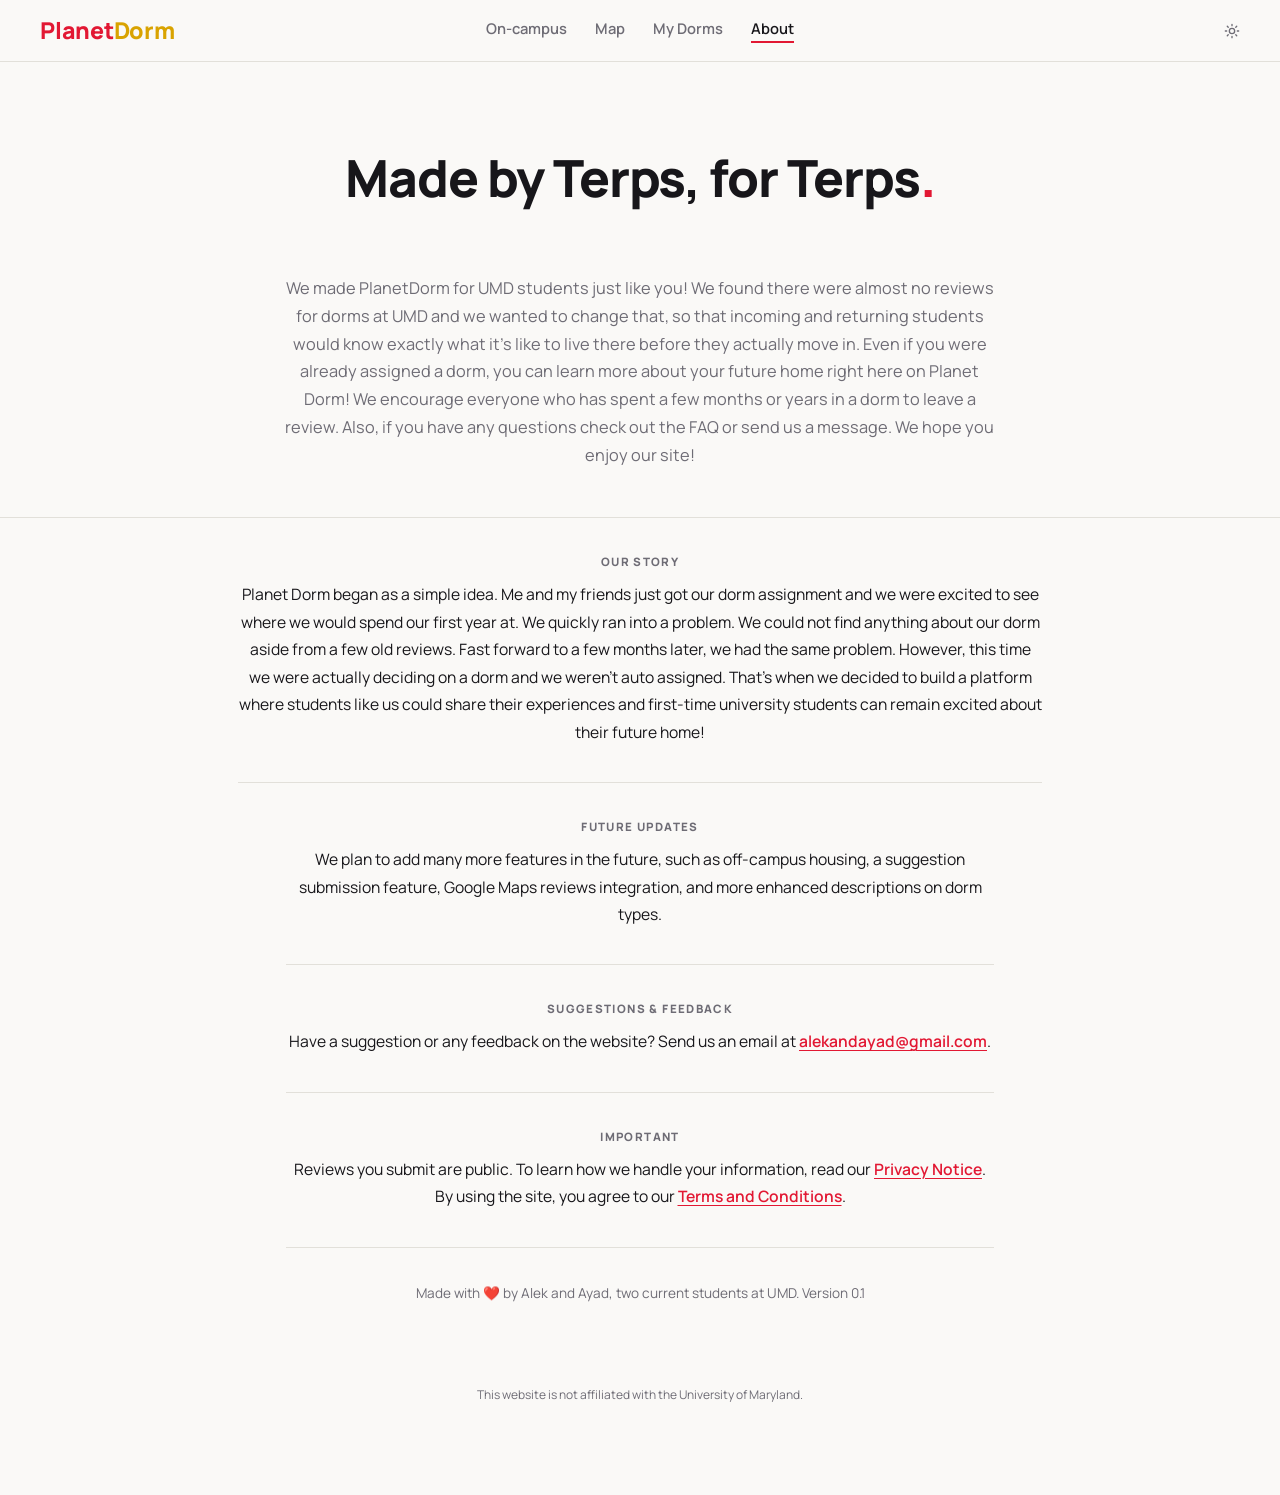
==== about.html @ 541e85c5 "Add saved dorms + My Dorms page, at-a-glance card, dorm search, map improvements - Save halls with h" ====
<!DOCTYPE html>
<html lang="en">
<head>
<meta charset="UTF-8">
<meta name="viewport" content="width=device-width, initial-scale=1.0">
<title>About – PlanetDorm</title>
<link rel="icon" type="image/svg+xml" href="favicon.svg">
<script>
// v2 theme model: light is the default; dark is opt-in via data-theme="dark".
(function(){
  var saved = localStorage.getItem('pd2-theme');
  var dark = saved ? saved === 'dark'
    : window.matchMedia('(prefers-color-scheme: dark)').matches;
  if (dark) document.documentElement.dataset.theme = 'dark';
})();
function toggleTheme(){
  var root = document.documentElement;
  var next = root.dataset.theme === 'dark' ? 'light' : 'dark';
  if (next === 'dark') root.dataset.theme = 'dark';
  else delete root.dataset.theme;
  localStorage.setItem('pd2-theme', next);
}
</script>
<link rel="stylesheet" href="assets/css/styles.css">
<style>
  /* Matches the index hero: same padding, type scale, and hairline border. */
  .about-hero {
    padding: 88px 48px 48px;
    border-bottom: 1px solid var(--line);
    text-align: center;
  }

  .about-hero h1 {
    font-weight: 800;
    font-size: clamp(2.2rem, 4vw, 3.4rem);
    line-height: 1.08;
    letter-spacing: -0.02em;
    margin: 0 auto 70px;
    max-width: 18em;
  }

  .about-hero h1 .dot { color: var(--red); }

  .about-hero p {
    color: var(--dim);
    font-size: 1.02rem;
    line-height: 1.7;
    margin: 0 auto;
    max-width: 44em;
  }

  .about-body {
    padding: 0 48px 64px;
    max-width: 900px;
    margin: 0 auto;
    text-align: center;
  }

  .about-block {
    padding: 36px 0;
    border-bottom: 1px solid var(--line);
  }

  .about-label {
    display: block;
    font-size: 0.72rem;
    font-weight: 800;
    text-transform: uppercase;
    letter-spacing: 0.12em;
    color: var(--dim);
    margin-bottom: 12px;
  }

  .about-block p {
    color: var(--ink);
    font-size: 0.98rem;
    line-height: 1.75;
    margin: 0 auto;
    max-width: 60em;
  }

  .about-block p + p { margin-top: 12px; }

  .about-block a {
    color: var(--red);
    font-weight: 600;
    text-decoration-thickness: 1px;
    text-underline-offset: 3px;
  }

  .about-footer {
    text-align: center;
    color: var(--dim);
    font-size: 0.85rem;
    padding: 36px 24px 0;
  }

  @media (max-width: 768px) {
    .about-hero { padding: 56px 20px 36px; }
    .about-body { padding: 0 20px 48px; }
    .about-block { padding: 28px 0; }
  }
</style>
</head>
<body>

<nav>
  <div class="nav-inner">
    <div class="logo" onclick="location.href='index.html'">Planet<span>Dorm</span></div>
    <div class="nav-links" id="navLinks">
      <button onclick="location.href='index.html'" data-section="home">On-campus</button>
      <button onclick="location.href='index.html#map'" data-section="map">Map</button>
      <button onclick="location.href='my-dorms.html'">My Dorms</button>
      <button class="active" onclick="location.href='about.html'">About</button>
      <button class="nav-theme-toggle" onclick="toggleTheme()" aria-label="Toggle theme">
        <svg class="icon-sun" width="18" height="18" viewBox="0 0 24 24" fill="none" stroke="currentColor" stroke-width="2" stroke-linecap="round"><circle cx="12" cy="12" r="4"/><path d="M12 2v2M12 20v2M4.93 4.93l1.41 1.41M17.66 17.66l1.41 1.41M2 12h2M20 12h2M4.93 19.07l1.41-1.41M17.66 6.34l1.41-1.41"/></svg>
        <svg class="icon-moon" width="18" height="18" viewBox="0 0 24 24" fill="none" stroke="currentColor" stroke-width="2" stroke-linecap="round" stroke-linejoin="round"><path d="M21 12.79A9 9 0 1 1 11.21 3 7 7 0 0 0 21 12.79z"/></svg>
        <span class="label-light">Light mode</span>
        <span class="label-dark">Dark mode</span>
      </button>
    </div>
    <div class="nav-right">
      <button class="theme-toggle" onclick="toggleTheme()" aria-label="Toggle light mode">
        <svg class="icon-sun" width="16" height="16" viewBox="0 0 24 24" fill="none" stroke="currentColor" stroke-width="2" stroke-linecap="round"><circle cx="12" cy="12" r="4"/><path d="M12 2v2M12 20v2M4.93 4.93l1.41 1.41M17.66 17.66l1.41 1.41M2 12h2M20 12h2M4.93 19.07l1.41-1.41M17.66 6.34l1.41-1.41"/></svg>
        <svg class="icon-moon" width="16" height="16" viewBox="0 0 24 24" fill="none" stroke="currentColor" stroke-width="2" stroke-linecap="round" stroke-linejoin="round"><path d="M21 12.79A9 9 0 1 1 11.21 3 7 7 0 0 0 21 12.79z"/></svg>
      </button>
      <button class="nav-toggle" id="navToggle" aria-label="Toggle menu" onclick="document.getElementById('navLinks').classList.toggle('open');this.classList.toggle('open')">
        <span></span><span></span><span></span>
      </button>
    </div>
  </div>
</nav>

<div class="about-hero">
  <h1>Made by Terps, for Terps<span class="dot">.</span></h1>
  <p>We made PlanetDorm for UMD students just like you! We found there were almost no reviews for dorms at UMD
    and we wanted to change that, so that incoming and returning students would know exactly what it's like to
    live there before they actually move in. Even if you were already assigned a dorm, you can learn more about your
  future home right here on Planet Dorm! We encourage everyone who has spent a few months or years in a dorm to leave a review.
Also, if you have any questions check out the FAQ or send us a message. We hope you enjoy our site!</p>
</div>

<div class="about-body">
  <div class="about-block">
    <span class="about-label">Our Story</span>
    <p>Planet Dorm began as a simple idea. Me and my friends just got our dorm assignment and we were excited to see
      where we would spend our first year at. We quickly ran into a problem. We could not find anything about our dorm 
      aside from a few old reviews. Fast forward to a few months later, we had the same problem. However, this time we were
      actually deciding on a dorm and we weren't auto assigned. That's when we decided to build a platform where students like us could share 
      their experiences and first-time university students can remain excited about their future home! 
    </p>
  </div>

  <div class="about-body">
  <div class="about-block">
    <span class="about-label">Future updates</span>
    <p>We plan to add many more features in the future, such as off-campus housing, a suggestion submission
      feature, Google Maps reviews integration, and more enhanced descriptions on dorm types.</p>
  </div>

  <div class="about-block">
    <span class="about-label">Suggestions &amp; feedback</span>
    <p>Have a suggestion or any feedback on the website? Send us an email at
      <a href="mailto:alekandayad@gmail.com">alekandayad@gmail.com</a>.</p>
  </div>

  <div class="about-block">
    <span class="about-label">Important</span>
    <p>Reviews you submit are public. To learn how we handle your information, read our
      <a href="privacy.html">Privacy Notice</a>. By using the site, you agree to our
      <a href="terms.html">Terms and Conditions</a>.</p>
  </div>

  <footer class="about-footer">
    Made with ❤️ by Alek and Ayad, two current students at UMD.
     Version 0.1
  </footer>
</div>

<p class="site-disclaimer">This website is not affiliated with the University of Maryland.</p>

</body>
</html>
---- assets/css/styles.css ----
/* ============================================================= *
 * PlanetDorm v2 — flat / editorial redesign                     *
 * Light is the default theme; dark is opt-in via                *
 * :root[data-theme="dark"].                                      *
 * ============================================================= */

/* Load Manrope from the stylesheet so every page that links it
   (index + about/privacy/terms) gets the font, not just index. */
@import url('https://fonts.googleapis.com/css2?family=Manrope:wght@400;500;600;700;800&display=swap');

:root {
  --red: #E21833;
  --red-dark: #B01228;
  --gold: #cc9b00;
  --logo-gold: #d9a300;
  --bg: #faf9f7;
  --field: #ffffff;
  --ink: #17161a;
  --dim: #6e6c75;
  --line: #e2e0da;
  --hover: rgba(0, 0, 0, 0.04);
  --green: #0e7a52;
  --orange: #c05f00;
  --plat-grad: linear-gradient(110deg, #5d7488 0%, #c9d6e0 25%, #8fa5b5 45%, #52687b 60%, #c9d6e0 80%, #5d7488 100%);

  /* Legacy aliases so the map / lightbox / nav machinery keeps working. */
  --text: var(--ink);
  --text-dim: var(--dim);
  --border: var(--line);
  --surface: var(--field);
  --surface2: var(--field);
  --surface3: #eceae4;
  --nav-bg: var(--bg);
  --blue: #2563eb;

  --font: 'Manrope', sans-serif;
  font-family: var(--font);
  color: var(--ink);
}

:root[data-theme="dark"] {
  --bg: #131215;
  --field: #1b1a1e;
  --ink: #f2f0eb;
  --dim: #97949e;
  --line: #2c2a30;
  --hover: rgba(255, 255, 255, 0.06);
  --green: #4cc492;
  --orange: #e59a4b;
  --gold: #f0c53c;
  --logo-gold: #ffd200;
  --plat-grad: linear-gradient(110deg, #9fb6c9 0%, #ffffff 25%, #cfe2ef 45%, #a7c4d8 60%, #ffffff 80%, #9fb6c9 100%);

  --surface3: #2c2a30;
  --blue: #60A5FA;
}

* {
  margin: 0;
  padding: 0;
  box-sizing: border-box;
  -webkit-tap-highlight-color: transparent;
}

body {
  background: var(--bg);
  color: var(--ink);
  font-family: var(--font);
  -webkit-font-smoothing: antialiased;
}

input, textarea, button {
  font-family: var(--font);
}

input::placeholder, textarea::placeholder {
  color: var(--dim);
}

@keyframes platShine { to { background-position: -200% center; } }

/* ---------------- NAV ---------------- */
nav {
  position: sticky;
  top: 0;
  z-index: 1000;
  background: var(--bg);
  border-bottom: 1px solid var(--line);
  isolation: isolate;
}

.nav-inner {
  display: grid;
  grid-template-columns: 1fr auto 1fr;
  align-items: center;
  gap: 24px;
  padding: 18px 40px;
}

.logo {
  font-size: 1.45rem;
  font-weight: 800;
  letter-spacing: -0.01em;
  color: var(--red);
  cursor: pointer;
  line-height: 1;
}

.logo span { color: var(--logo-gold); }

.nav-right {
  display: flex;
  align-items: center;
  justify-content: flex-end;
  gap: 20px;
}

.nav-links {
  display: flex;
  align-items: center;
  justify-content: center;
  gap: 28px;
}

.nav-links button {
  background: none;
  border: none;
  padding: 0 0 3px;
  font-size: 0.92rem;
  font-weight: 600;
  color: var(--dim);
  cursor: pointer;
  border-bottom: 2px solid transparent;
  transition: color 0.15s;
}

.nav-links button:hover { color: var(--ink); }

.nav-links button.active {
  color: var(--ink);
  border-bottom-color: var(--red);
}

/* Icon theme toggle in the top bar. Both icons stay in the DOM, stacked;
   switching themes rotates/fades one out and the other in. */
.theme-toggle {
  background: none;
  border: none;
  padding: 0;
  position: relative;
  width: 16px;
  height: 16px;
  color: var(--dim);
  cursor: pointer;
  transition: color 0.15s;
}

.theme-toggle:hover { color: var(--ink); }

.theme-toggle svg {
  position: absolute;
  inset: 0;
  transition: transform 0.4s ease, opacity 0.25s ease;
}

.theme-toggle .icon-moon { opacity: 0; transform: rotate(-90deg) scale(0.6); }
:root[data-theme="dark"] .theme-toggle .icon-sun { opacity: 0; transform: rotate(90deg) scale(0.6); }
:root[data-theme="dark"] .theme-toggle .icon-moon { opacity: 1; transform: none; }

/* In-menu theme toggle (mobile only). Both icons share one grid cell so
   they rotate/fade over each other like the top-bar toggle; only the
   label swaps instantly. */
.nav-theme-toggle {
  display: none;
  align-items: center;
  gap: 12px;
  grid-template-columns: 18px 1fr;
}
.nav-theme-toggle svg {
  grid-area: 1 / 1;
  transition: transform 0.4s ease, opacity 0.25s ease;
}
.nav-theme-toggle span { grid-area: 1 / 2; }
.nav-theme-toggle .icon-moon { opacity: 0; transform: rotate(-90deg) scale(0.6); }
:root[data-theme="dark"] .nav-theme-toggle .icon-sun { opacity: 0; transform: rotate(90deg) scale(0.6); }
:root[data-theme="dark"] .nav-theme-toggle .icon-moon { opacity: 1; transform: none; }
.nav-theme-toggle .label-dark { display: none; }
:root[data-theme="dark"] .nav-theme-toggle .label-light { display: none; }
:root[data-theme="dark"] .nav-theme-toggle .label-dark { display: inline; }

/* Hamburger. */
.nav-toggle {
  display: none;
  background: none;
  border: none;
  color: var(--ink);
  cursor: pointer;
  padding: 6px;
  flex-direction: column;
  gap: 5px;
}

.nav-toggle span {
  display: block;
  width: 22px;
  height: 2px;
  background: var(--ink);
  border-radius: 2px;
  transition: transform 0.25s, opacity 0.2s;
  transform-origin: center;
}

.nav-toggle.open span:nth-child(1) { transform: translateY(7px) rotate(45deg); }
.nav-toggle.open span:nth-child(2) { opacity: 0; }
.nav-toggle.open span:nth-child(3) { transform: translateY(-7px) rotate(-45deg); }

/* ---------------- HERO ---------------- */
.hero {
  width: 100%;
  padding: 88px 48px 56px;
  border-bottom: 1px solid var(--line);
  position: relative;
  overflow: hidden;
}

.hero::before {
  content: '';
  position: absolute;
  inset: 0;
  background-image: url("../img/flag-800.png");
  background-size: cover;
  background-position: center;
  filter: blur(6px);
  opacity: 0.28;
  transform: scale(1.05);
  z-index: 0;
}

:root[data-theme="dark"] .hero::before { opacity: 0.45; }

.hero > * {
  position: relative;
  z-index: 1;
}

.hero h1 {
  font-weight: 800;
  font-size: clamp(2.4rem, 4.5vw, 3.8rem);
  line-height: 1.08;
  letter-spacing: -0.02em;
  margin: 0 0 14px;
  max-width: 16em;
}

.hero h1 .dot { color: var(--red); }

.hero p {
  color: var(--dim);
  font-size: 1.02rem;
  margin: 0 0 40px;
  max-width: 34em;
}

/* Collapsed to the width of the text at rest; grows to fill the hero
   on focus (like the dorm-page search). */
.hero-search {
  width: 400px;
  max-width: 100%;
  background: none;
  border: none;
  border-bottom: 2px solid var(--ink);
  color: var(--ink);
  padding: 10px 0;
  font-size: 1.15rem;
  font-weight: 500;
  outline: none;
  transition: width 0.35s ease, border-color 0.15s;
}

.hero-search:focus { border-bottom-color: var(--red); }
/* Stay expanded while typing and whenever text remains in the field
   (.has-text is toggled in script.js; :placeholder-shown is unreliable
   here because the typewriter placeholder empties out each cycle). */
.hero-search:focus, .hero-search.has-text { width: 100%; }

@media (max-width: 768px) {
  .hero-search { width: 100%; }
}

/* ---------------- SECTIONS ---------------- */
.section {
  display: none;
  width: 100%;
  padding: 0 48px;
}

.section.active { display: block; }

#section-map.section { padding: 0; }

/* ---------------- FILTER BAND ---------------- */
.filter-band {
  width: 100%;
}

.filter-toggle {
  display: flex;
  align-items: center;
  gap: 8px;
  background: none;
  border: none;
  padding: 4px 0;
  cursor: pointer;
  color: var(--red);
  font-size: 0.82rem;
  font-weight: 800;
  text-transform: uppercase;
  letter-spacing: 0.12em;
}

@media (hover: hover) {
  .filter-toggle:hover { text-decoration: underline; text-underline-offset: 3px; }
}

.filter-row-left {
  display: flex;
  flex-direction: column;
  align-items: flex-start;
  gap: 6px;
}

.filter-toggle svg { transition: transform 0.3s ease; }
.filter-toggle.open svg { transform: rotate(180deg); }

.filter-band-body {
  display: grid;
  grid-template-rows: 0fr;
  transition: grid-template-rows 0.35s ease;
}

.filter-band.open .filter-band-body { grid-template-rows: 1fr; }

.filter-band-inner {
  overflow: hidden;
  min-height: 0;
  display: flex;
  flex-direction: column;
  gap: 12px;
  opacity: 0;
  transform: translateY(-8px);
  /* Padding lives only in the open state: it can't shrink with the 0fr
     row, so it would hold the collapsed band ~34px open. */
  transition: opacity 0.25s ease, transform 0.35s ease, padding 0.35s ease;
}

.filter-band.open .filter-band-inner {
  opacity: 1;
  transform: none;
  padding: 14px 8px 20px;
}

.filter-line {
  display: flex;
  align-items: center;
  gap: 10px 22px;
  flex-wrap: wrap;
}

.filter-label {
  font-size: 0.72rem;
  font-weight: 800;
  text-transform: uppercase;
  letter-spacing: 0.12em;
  color: var(--dim);
  width: 90px;
  flex-shrink: 0;
}

.chip-group {
  display: flex;
  align-items: center;
  gap: 10px;
  flex-wrap: wrap;
}

.chip {
  border: 1px solid var(--line);
  background: none;
  color: var(--dim);
  border-radius: 999px;
  padding: 6px 14px;
  font-size: 0.82rem;
  font-weight: 600;
  cursor: pointer;
  transition: border-color 0.15s, background 0.15s, color 0.15s;
}

.chip:hover { border-color: var(--ink); }

.chip.active {
  background: var(--ink);
  color: var(--bg);
  border-color: var(--ink);
}

.clear-all {
  border: none;
  background: none;
  color: var(--red);
  font-size: 0.82rem;
  font-weight: 700;
  cursor: pointer;
  padding: 6px 4px;
  text-decoration: underline;
}

/* ---------------- COUNT + SORT ---------------- */
/* 8px side padding matches .dorm-row so the toggle lines up with the
   thumbnails and the sort options with the ratings column. */
.count-sort-row {
  display: flex;
  align-items: baseline;
  justify-content: space-between;
  gap: 16px;
  flex-wrap: wrap;
  padding: 24px 8px 8px;
}

.count-label {
  font-size: 0.88rem;
  color: var(--dim);
  font-weight: 600;
  /* Only shown while the filter band is expanded. */
  display: none;
}

.filter-toggle.open + .count-label { display: inline; }

.sort-row {
  display: flex;
  align-items: baseline;
  gap: 14px;
}

.sort-tag {
  font-size: 0.72rem;
  font-weight: 800;
  text-transform: uppercase;
  letter-spacing: 0.12em;
  color: var(--dim);
}

.sort-opt {
  background: none;
  border: none;
  padding: 0 0 2px;
  font-size: 0.85rem;
  font-weight: 600;
  color: var(--dim);
  cursor: pointer;
  border-bottom: 2px solid transparent;
  transition: color 0.15s;
}

.sort-opt:hover { color: var(--ink); }

.sort-opt.active {
  color: var(--ink);
  border-bottom-color: var(--red);
}

/* Mobile-only replacement for the sort text buttons. */
.sort-select {
  display: none;
  appearance: none;
  -webkit-appearance: none;
  border: 1px solid var(--line);
  background: none;
  color: var(--ink);
  border-radius: 999px;
  padding: 6px 30px 6px 14px;
  font: inherit;
  font-size: 0.82rem;
  font-weight: 600;
  cursor: pointer;
  background-image: url("data:image/svg+xml,%3Csvg xmlns='http://www.w3.org/2000/svg' width='12' height='12' viewBox='0 0 24 24' fill='none' stroke='%23888' stroke-width='2.5' stroke-linecap='round' stroke-linejoin='round'%3E%3Cpath d='M6 9l6 6 6-6'/%3E%3C/svg%3E");
  background-repeat: no-repeat;
  background-position: right 12px center;
}

/* ---------------- DIRECTORY LIST ---------------- */
.dorm-list {
  display: flex;
  flex-direction: column;
  padding-bottom: 80px;
}

.dorm-row {
  display: grid;
  grid-template-columns: 104px 1fr auto auto;
  gap: 24px;
  align-items: center;
  padding: 20px 8px;
  border-bottom: 1px solid var(--line);
  cursor: pointer;
  transition: background 0.15s;
}

.dorm-row:hover { background: var(--hover); }

/* Heart button for saving halls (browse rows + detail header). */
.save-btn {
  background: none;
  border: none;
  padding: 8px;
  display: flex;
  align-items: center;
  color: var(--dim);
  cursor: pointer;
  transition: color 0.15s, transform 0.15s;
}
.save-btn svg { fill: none; }
.save-btn:hover { color: var(--red); transform: scale(1.1); }
.save-btn.saved { color: var(--red); }
.save-btn.saved svg { fill: currentColor; }

.dorm-row .thumb {
  width: 104px;
  height: 72px;
  background-size: cover;
  background-position: center;
  background-color: var(--line);
}

.dorm-row .row-body { min-width: 0; }

.dorm-row .row-body h3 {
  font-weight: 700;
  font-size: 1.1rem;
  margin: 0 0 3px;
}

.dorm-row .row-meta {
  font-size: 0.85rem;
  color: var(--dim);
}

.dorm-row .row-rating {
  text-align: right;
  flex-shrink: 0;
}

.dorm-row .row-rating .num {
  font-size: 1.15rem;
  font-weight: 800;
}

.dorm-row .row-rating .cnt {
  font-size: 0.78rem;
  color: var(--dim);
}

.no-results {
  color: var(--dim);
  padding: 40px 8px;
  font-size: 0.95rem;
}

/* Rating tier colours (shared everywhere). */
.rating-red { color: var(--red); }
.rating-orange { color: var(--orange); }
.rating-gold { color: var(--gold); }
.rating-dim { color: var(--dim); }
.rating-plat {
  color: transparent;
  background-image: var(--plat-grad);
  background-size: 200% auto;
  -webkit-background-clip: text;
  background-clip: text;
  -webkit-text-fill-color: transparent;
  animation: platShine 2.5s linear infinite;
}
.stars-empty { color: var(--line); }

/* ---------------- LOADING ---------------- */
.reviews-loading {
  display: none;
  align-items: center;
  justify-content: center;
  padding: 40px;
}
.reviews-loading.visible { display: flex; }
.reviews-loading-icon { width: 56px; height: 48px; }

/* ---------------- DETAIL VIEW ---------------- */
.detail-view { display: none; }
.detail-view.active { display: block; }

#section-detail { padding: 32px 48px 80px; }

.detail-back {
  background: none;
  border: 1px solid var(--line);
  border-radius: 999px;
  padding: 9px 20px;
  color: var(--dim);
  font-size: 0.85rem;
  font-weight: 600;
  letter-spacing: 0.02em;
  cursor: pointer;
  margin-bottom: 32px;
  transition: border-color 0.15s, color 0.15s, background 0.15s;
}

.detail-back:hover {
  border-color: var(--ink);
  color: var(--ink);
  background: var(--hover);
}

.detail-grid {
  display: grid;
  grid-template-columns: 320px 1fr;
  gap: 40px;
  align-items: start;
}

/* Left rail. */
.detail-rail {
  position: sticky;
  top: 88px;
  border: 1px solid var(--line);
  background: var(--field);
  border-radius: 12px;
  padding: 20px;
}

.rail-photo {
  height: 160px;
  border-radius: 8px;
  background-color: var(--line);
  background-size: cover;
  background-position: center;
  cursor: pointer;
  margin-bottom: 16px;
}

.rail-name {
  font-weight: 800;
  font-size: 1.35rem;
  letter-spacing: -0.01em;
  line-height: 1.2;
  margin: 0 0 4px;
}

.rail-meta {
  color: var(--dim);
  font-size: 0.8rem;
  margin-bottom: 16px;
}

.rail-map {
  border: 1px solid var(--line);
  border-radius: 8px;
  height: 150px;
  overflow: hidden;
  margin-bottom: 16px;
  isolation: isolate;
}

.rail-map #detailMapFrame { width: 100%; height: 100%; }

.rating-box {
  display: flex;
  align-items: baseline;
  gap: 12px;
  background: var(--bg);
  border: 1px solid var(--line);
  border-radius: 10px;
  padding: 14px 16px;
  margin-bottom: 14px;
}

.rating-box .big {
  font-weight: 800;
  font-size: 2.2rem;
  letter-spacing: -0.02em;
  line-height: 1;
}

.rating-box .stars {
  letter-spacing: 1px;
  font-size: 0.85rem;
}

.rating-box .count {
  font-size: 0.75rem;
  color: var(--dim);
  margin-top: 1px;
}

.hist {
  display: flex;
  flex-direction: column;
  gap: 5px;
  margin-bottom: 16px;
}

.hist-row {
  display: grid;
  grid-template-columns: 10px 1fr 18px;
  gap: 8px;
  align-items: center;
}

.hist-row .h-label {
  font-size: 0.72rem;
  font-weight: 700;
  color: var(--dim);
  text-align: right;
}

.hist-row .h-track {
  height: 6px;
  border-radius: 3px;
  background: var(--hover);
  position: relative;
  overflow: hidden;
}

.hist-row .h-fill {
  position: absolute;
  inset: 0 auto 0 0;
  background: var(--logo-gold);
}

.hist-row .h-count {
  font-size: 0.72rem;
  font-weight: 600;
  color: var(--dim);
}

.checklist {
  display: flex;
  flex-direction: column;
  gap: 8px;
  font-size: 0.85rem;
  border-top: 1px solid var(--line);
  padding-top: 14px;
  margin-bottom: 18px;
}

.checklist-row {
  display: flex;
  justify-content: space-between;
  gap: 14px;
  align-items: baseline;
}

.checklist-row .c-label { color: var(--ink); flex-shrink: 0; }
.checklist-row .c-value { font-weight: 700; text-align: right; }

.write-review-btn {
  width: 100%;
  padding: 13px;
  background: var(--red);
  color: #ffffff;
  border: none;
  border-radius: 8px;
  font-weight: 700;
  font-size: 0.9rem;
  cursor: pointer;
  transition: background 0.2s;
}

.write-review-btn:hover { background: var(--red-dark); }

.umd-link-wrap { text-align: center; margin-top: 12px; }

.umd-link {
  font-size: 0.85rem;
  font-weight: 600;
  color: var(--dim);
  text-decoration: underline;
  transition: color 0.15s;
}

.umd-link:hover { color: var(--red); }

/* Right column. */
.detail-main { min-width: 0; }

.quick-strip {
  background: var(--field);
  border: 1px solid var(--line);
  border-radius: 10px;
  padding: 16px 18px;
  margin-bottom: 20px;
}

.quick-strip-row {
  display: flex;
  align-items: center;
  gap: 14px;
  flex-wrap: wrap;
}

.star-picker {
  display: flex;
  gap: 2px;
}

.star-picker span {
  font-size: 1.4rem;
  line-height: 1;
  cursor: pointer;
  color: var(--line);
  transition: color 0.15s;
}

.year-chips {
  display: flex;
  gap: 6px;
  flex-wrap: wrap;
}

.year-chip {
  font-size: 0.72rem;
  font-weight: 700;
  padding: 6px 11px;
  border-radius: 999px;
  cursor: pointer;
  background: var(--field);
  border: 1px solid var(--line);
  color: var(--dim);
  transition: border-color 0.15s, background 0.15s, color 0.15s;
}

.year-chip:hover { border-color: var(--ink); }

.year-chip.active {
  background: var(--ink);
  border-color: var(--ink);
  color: var(--bg);
}

.quick-input {
  flex: 1;
  min-width: 220px;
  background: var(--bg);
  border: 1px solid var(--line);
  border-radius: 8px;
  color: var(--ink);
  padding: 10px 14px;
  font-size: 0.85rem;
  font-weight: 500;
  outline: none;
  transition: border-color 0.15s;
}

.quick-input:focus { border-color: var(--red); }

.quick-post-btn {
  background: var(--logo-gold);
  border: none;
  color: #17161a;
  font-weight: 800;
  font-size: 0.8rem;
  padding: 10px 18px;
  border-radius: 8px;
  cursor: pointer;
  transition: background 0.2s, color 0.2s;
}

.quick-post-btn:hover { background: var(--red); color: #ffffff; }

.quick-caption {
  font-size: 0.72rem;
  color: var(--dim);
  margin-top: 10px;
}

.quick-caption strong { color: var(--ink); }

.reviews-head {
  display: flex;
  align-items: center;
  justify-content: space-between;
  gap: 16px;
  margin-bottom: 14px;
}

.reviews-head h3 {
  font-weight: 800;
  font-size: 1rem;
  letter-spacing: -0.01em;
  margin: 0;
}

.rev-sort { display: flex; gap: 6px; }

.rev-sort button {
  font-size: 0.72rem;
  font-weight: 700;
  padding: 5px 10px;
  border-radius: 6px;
  border: none;
  background: none;
  color: var(--dim);
  cursor: pointer;
  transition: color 0.15s, background 0.15s;
}

.rev-sort button:hover { color: var(--ink); }

.rev-sort button.active {
  background: var(--ink);
  color: var(--bg);
}

.reviews-list {
  display: flex;
  flex-direction: column;
  gap: 10px;
}

.no-reviews { color: var(--dim); padding: 16px 0; }

.review-row {
  display: flex;
  gap: 14px;
  background: var(--field);
  border: 1px solid var(--line);
  border-radius: 10px;
  padding: 16px 18px;
}

.review-row .avatar {
  width: 36px;
  height: 36px;
  border-radius: 50%;
  color: #ffffff;
  display: flex;
  align-items: center;
  justify-content: center;
  font-weight: 800;
  font-size: 0.85rem;
  flex-shrink: 0;
}

.review-row .rev-content { flex: 1; min-width: 0; }

.review-row .rev-top {
  display: flex;
  align-items: baseline;
  gap: 10px;
  flex-wrap: wrap;
  margin-bottom: 4px;
}

.review-row .rev-name { font-weight: 700; font-size: 0.88rem; }
.review-row .rev-stars { letter-spacing: 1px; font-size: 0.78rem; white-space: nowrap; }
.review-row .rev-date {
  font-size: 0.75rem;
  color: var(--dim);
  margin-left: auto;
  white-space: nowrap;
}

.review-row .rev-body {
  margin: 0;
  font-size: 0.9rem;
  line-height: 1.6;
  color: var(--ink);
}

/* Full review form. */
.full-form { padding: 48px 0 0; max-width: 600px; }

.full-form h3 {
  font-weight: 800;
  font-size: 1.5rem;
  letter-spacing: -0.01em;
  margin: 0 0 28px;
}

.form-label {
  display: block;
  font-size: 0.78rem;
  font-weight: 800;
  text-transform: uppercase;
  letter-spacing: 0.12em;
  margin: 0 0 8px;
  color: var(--dim);
}

.full-form input[type="text"] {
  width: 100%;
  background: var(--field);
  border: 1px solid var(--line);
  color: var(--ink);
  padding: 12px 14px;
  font-size: 1rem;
  font-weight: 500;
  margin-bottom: 24px;
  outline: none;
  transition: border-color 0.15s;
}

.full-form input[type="text"]:focus { border-color: var(--red); }

.form-star-picker {
  display: flex;
  gap: 6px;
  margin-bottom: 24px;
}

.form-star-picker span {
  font-size: 2.1rem;
  line-height: 1;
  cursor: pointer;
  color: var(--line);
  transition: color 0.15s;
}

.year-grid {
  display: grid;
  grid-template-columns: repeat(4, 1fr);
  gap: 8px;
  margin-bottom: 24px;
}

.year-grid button {
  padding: 10px 4px;
  font-weight: 600;
  font-size: 0.9rem;
  cursor: pointer;
  text-align: center;
  background: var(--field);
  border: 1px solid var(--line);
  color: var(--dim);
  transition: border-color 0.15s, background 0.15s, color 0.15s;
}

.year-grid button:hover { border-color: var(--ink); }

.year-grid button.active {
  background: var(--ink);
  border-color: var(--ink);
  color: var(--bg);
}

.full-form textarea {
  width: 100%;
  height: 130px;
  resize: vertical;
  background: var(--field);
  border: 1px solid var(--line);
  color: var(--ink);
  padding: 12px 14px;
  font-size: 1rem;
  font-weight: 500;
  outline: none;
  transition: border-color 0.15s;
}

.full-form textarea:focus { border-color: var(--red); }

.char-count {
  display: block;
  text-align: right;
  font-size: 0.8rem;
  color: var(--dim);
  margin: 4px 0 24px;
}

.captcha-wrap { margin-bottom: 28px; }

.form-btn-row { display: flex; gap: 12px; }

.form-btn-row button {
  flex: 1;
  padding: 14px;
  font-weight: 700;
  font-size: 0.95rem;
  cursor: pointer;
  transition: 0.2s;
}

.form-btn-row .cancel-btn {
  border: 1px solid var(--line);
  background: none;
  color: var(--dim);
}

.form-btn-row .cancel-btn:hover { color: var(--ink); border-color: var(--ink); }

.form-btn-row .submit-btn {
  border: none;
  background: var(--red);
  color: #ffffff;
}

.form-btn-row .submit-btn:hover { background: var(--red-dark); }

/* ---------------- DISCLAIMER ---------------- */
.site-disclaimer {
  text-align: center;
  font-size: 0.75rem;
  color: var(--dim);
  margin: 0;
  padding: 20px 24px 28px;
}

/* ---------------- TOAST ---------------- */
.toast {
  position: fixed;
  bottom: 32px;
  left: 50%;
  transform: translateX(-50%) translateY(20px);
  background: var(--ink);
  color: var(--bg);
  padding: 14px 22px;
  font-size: 0.92rem;
  font-weight: 600;
  z-index: 9999;
  white-space: nowrap;
  opacity: 0;
  pointer-events: none;
  transition: opacity 0.25s ease, transform 0.25s ease;
}

.toast.show {
  opacity: 1;
  transform: translateX(-50%) translateY(0);
}

.toast.toast-error { color: #ff9aa6; }

/* ---------------- LIGHTBOX ---------------- */
.lightbox {
  display: none;
  position: fixed;
  inset: 0;
  background: rgba(0, 0, 0, 0.92);
  z-index: 3000;
  justify-content: center;
  align-items: center;
}

.lightbox.active { display: flex; }

.lightbox img {
  max-width: 90%;
  max-height: 85vh;
  object-fit: contain;
}

.lightbox-close {
  position: absolute;
  top: 20px;
  right: 24px;
  background: none;
  border: none;
  color: #ffffff;
  font-size: 2rem;
  cursor: pointer;
}

/* ============================================================= *
 * MAP VIEW (real MapLibre map — production replacement for the  *
 * prototype's placeholder). Re-themed onto v2 tokens.           *
 * ============================================================= */
.map-split {
  display: flex;
  height: calc(100dvh - 62px);
  border-top: 1px solid var(--line);
  position: relative;
}

.map-sidebar {
  width: 420px;
  flex: none;
  display: flex;
  flex-direction: column;
  background: var(--bg);
  border-right: 1px solid var(--line);
  overflow: hidden;
  transition: width 0.28s ease, opacity 0.2s ease;
}

.map-split.sidebar-collapsed .map-sidebar {
  width: 0;
  opacity: 0;
  border-right: none;
}

.map-sidebar-head {
  padding: 20px 22px 14px;
  border-bottom: 1px solid var(--line);
  flex: none;
}

.map-sidebar-head h2 {
  font-weight: 800;
  letter-spacing: -0.02em;
  color: var(--ink);
  font-size: 1.7rem;
  margin: 0 0 14px;
  white-space: nowrap;
}

.map-sidebar-head h2 .dot { color: var(--red); }

.map-search {
  display: flex;
  align-items: center;
  gap: 9px;
  padding: 10px 13px;
  background: var(--field);
  border: 1px solid var(--line);
  border-radius: 10px;
  color: var(--dim);
}

.map-search input {
  border: none;
  background: transparent;
  outline: none;
  color: var(--ink);
  font: inherit;
  font-size: 0.92rem;
  width: 100%;
}

.map-result-count {
  margin: 12px 0 0;
  font-size: 0.82rem;
  color: var(--dim);
}

.map-result-count strong { color: var(--ink); }

.map-sidebar-list {
  flex: 1;
  overflow-y: auto;
  padding: 14px 16px 24px;
  display: flex;
  flex-direction: column;
  gap: 12px;
  scrollbar-width: thin;
  scrollbar-color: var(--surface3) transparent;
  /* Keep touch scrolling inside the list: without this, hitting the top or
     bottom chains the scroll to the page and drags the map view with it. */
  overscroll-behavior: contain;
  touch-action: pan-y;
}
.map-sidebar-list::-webkit-scrollbar { width: 6px; }
.map-sidebar-list::-webkit-scrollbar-track { background: transparent; }
.map-sidebar-list::-webkit-scrollbar-thumb { background: var(--surface3); border-radius: 999px; }
.map-sidebar-list::-webkit-scrollbar-thumb:hover { background: var(--dim); }

/* Sidebar dorm cards (map only). */
.map-card {
  flex: none;
  display: grid;
  grid-template-columns: 88px 1fr;
  gap: 14px;
  align-items: center;
  background: var(--field);
  border: 1px solid var(--line);
  border-radius: 10px;
  padding: 12px;
  cursor: pointer;
  scroll-margin-top: 14px;
  transition: border-color 0.15s, box-shadow 0.15s, transform 0.15s;
}

.map-card .map-card-img {
  width: 88px;
  height: 62px;
  border-radius: 6px;
  background-size: cover;
  background-position: center;
  background-color: var(--line);
}

.map-card h3 { font-size: 0.98rem; font-weight: 700; margin: 0 0 3px; }
.map-card .map-card-meta { font-size: 0.76rem; color: var(--dim); }
.map-card .map-card-rating { font-size: 0.8rem; font-weight: 800; margin-top: 4px; }

.map-card.marker-active,
.map-card.marker-selected {
  border-color: var(--logo-gold);
  box-shadow: 0 0 0 2px color-mix(in srgb, var(--logo-gold) 55%, transparent);
  transform: translateY(-2px);
}

/* Open button: only visible on the selected card. */
.map-card .map-card-open {
  display: none;
  border: none;
  border-radius: 8px;
  background: var(--red);
  color: #fff;
  padding: 7px 14px;
  font-size: 0.78rem;
  font-weight: 700;
  cursor: pointer;
  transition: background 0.15s;
}
.map-card .map-card-open:hover { background: var(--red-dark); }
.map-card.marker-selected { grid-template-columns: 88px 1fr auto; }
.map-card.marker-selected .map-card-open { display: inline-block; }

.map-campus-filter {
  display: flex;
  gap: 8px;
  margin-top: 12px;
  flex-wrap: wrap;
}
.map-campus-filter button {
  padding: 6px 13px;
  border-radius: 999px;
  border: 1px solid var(--line);
  background: none;
  color: var(--dim);
  font: inherit;
  font-size: 0.82rem;
  font-weight: 600;
  cursor: pointer;
  transition: background 0.15s, color 0.15s, border-color 0.15s;
}
.map-campus-filter button:hover { border-color: var(--ink); }
.map-campus-filter button.active {
  background: var(--ink);
  border-color: var(--ink);
  color: var(--bg);
}

.map-sheet-handle { display: none; }

.map-sidebar-toggle {
  position: absolute;
  top: 18px;
  left: 380px;
  transform: translateX(-50%);
  z-index: 5;
  width: 30px;
  height: 30px;
  display: flex;
  align-items: center;
  justify-content: center;
  background: var(--field);
  color: var(--ink);
  border: 1px solid var(--line);
  border-radius: 50%;
  cursor: pointer;
  box-shadow: 0 3px 10px rgba(0, 0, 0, 0.12);
  transition: left 0.28s ease;
}
.map-split.sidebar-collapsed .map-sidebar-toggle { left: 8px; transform: none; }
.map-split.sidebar-collapsed .map-sidebar-toggle svg { transform: rotate(180deg); }

.map-container {
  background: var(--field);
  overflow: hidden;
  position: relative;
  flex: 1;
  min-width: 0;
  /* Own stacking context: markers (z-index up to 10) must never paint over
     the sidebar/bottom sheet (z-index 6), which lives outside this box. */
  z-index: 1;
}

#mapFrame { width: 100%; height: 100%; }

/* Marker pills. */
.map-marker { cursor: pointer; }
.map-labels-hidden .map-marker { display: none; }
.maplibregl-ctrl-group button.map-labels-toggle {
  /* Text button: override MapLibre's fixed-square button sizing. */
  width: auto;
  height: 32px;
  padding: 0 14px;
  color: var(--ink);
  font-family: var(--font);
  font-size: 0.76rem;
  font-weight: 700;
  white-space: nowrap;
}
.map-marker-pill {
  background: var(--field);
  color: var(--ink);
  border: 1px solid var(--line);
  border-radius: 8px;
  padding: 4px 9px;
  font-family: var(--font); /* MapLibre sets Helvetica on the map container */
  font-size: 0.72rem;
  line-height: 1.25;
  text-align: center;
  white-space: nowrap;
  box-shadow: 0 3px 9px rgba(0, 0, 0, 0.18);
  position: relative;
  transition: transform 0.12s ease, box-shadow 0.12s ease;
}
.map-marker-pill::after {
  content: '';
  position: absolute;
  top: 100%;
  left: 50%;
  transform: translateX(-50%);
  border: 5px solid transparent;
  border-top-color: var(--field);
  margin-top: -1px;
}
.map-marker-name { display: block; font-weight: 700; }
.map-marker-sub { display: block; font-size: 0.68rem; color: var(--logo-gold); font-weight: 700; }
.map-marker.marker-active, .map-marker.marker-selected { z-index: 10; }
.map-marker.marker-active .map-marker-pill,
.map-marker.marker-selected .map-marker-pill {
  transform: scale(1.08);
  border-color: var(--logo-gold);
  box-shadow: 0 0 0 2px var(--logo-gold), 0 6px 16px rgba(0, 0, 0, 0.25);
}

/* Dark-map recolouring of the sidebar + MapLibre chrome. */
:root[data-theme="dark"] .map-sidebar { background: #0f1116; }
:root[data-theme="dark"] .maplibregl-ctrl-group {
  background: #14161c;
  box-shadow: 0 0 0 1px rgba(255, 255, 255, 0.14);
}
:root[data-theme="dark"] .maplibregl-ctrl-group button + button { border-top-color: rgba(255, 255, 255, 0.14); }
:root[data-theme="dark"] .maplibregl-ctrl-group button:hover { background: rgba(255, 255, 255, 0.08); }
:root[data-theme="dark"] .maplibregl-ctrl-group button .maplibregl-ctrl-icon { filter: invert(1) brightness(1.05); }
:root[data-theme="dark"] .maplibregl-ctrl-attrib.maplibregl-compact { background-color: #14161c; }
:root[data-theme="dark"] .maplibregl-ctrl-attrib.maplibregl-compact,
:root[data-theme="dark"] .maplibregl-ctrl-attrib.maplibregl-compact a { color: #c2c7d1; }
:root[data-theme="dark"] .maplibregl-ctrl-attrib-button { background-color: transparent; filter: invert(1); }

.maplibregl-map { background: #f8f4f0; font: inherit; }
:root[data-theme="dark"] .maplibregl-map { background: #0f1116; }

.maplibregl-popup { max-width: 240px !important; }
.maplibregl-popup .maplibregl-popup-content {
  background: var(--field);
  color: var(--ink);
  padding: 12px 15px;
  border-radius: 10px;
  box-shadow: 0 10px 28px rgba(0, 0, 0, 0.2);
  font-size: 0.88rem;
  line-height: 1.5;
}
.maplibregl-popup .maplibregl-popup-content strong { display: block; font-size: 1rem; margin-bottom: 3px; }
.maplibregl-popup .maplibregl-popup-close-button {
  top: 4px; right: 4px; width: 24px; height: 24px;
  border-radius: 6px; color: var(--dim); font-size: 17px; line-height: 1;
}
.maplibregl-popup .maplibregl-popup-close-button:hover { background: var(--hover); color: var(--ink); }
.maplibregl-popup.maplibregl-popup-anchor-top .maplibregl-popup-tip,
.maplibregl-popup.maplibregl-popup-anchor-top-left .maplibregl-popup-tip,
.maplibregl-popup.maplibregl-popup-anchor-top-right .maplibregl-popup-tip { border-bottom-color: var(--field); }
.maplibregl-popup.maplibregl-popup-anchor-bottom .maplibregl-popup-tip,
.maplibregl-popup.maplibregl-popup-anchor-bottom-left .maplibregl-popup-tip,
.maplibregl-popup.maplibregl-popup-anchor-bottom-right .maplibregl-popup-tip { border-top-color: var(--field); }
.maplibregl-popup.maplibregl-popup-anchor-left .maplibregl-popup-tip { border-right-color: var(--field); }
.maplibregl-popup.maplibregl-popup-anchor-right .maplibregl-popup-tip { border-left-color: var(--field); }

.maplibregl-ctrl-group {
  background: var(--field);
  border: 1px solid var(--line);
  border-radius: 10px;
  overflow: hidden;
  box-shadow: 0 2px 10px rgba(0, 0, 0, 0.12);
}
.maplibregl-ctrl-group button { width: 32px; height: 32px; }
.maplibregl-ctrl-group button + button { border-top: 1px solid var(--line); }
.maplibregl-ctrl-group button:hover { background: var(--hover); }

/* ---------------- MOBILE ---------------- */
@media (max-width: 900px) {
  .detail-grid { grid-template-columns: 1fr; }
  .detail-rail { position: static; }
}

@media (max-width: 768px) {
  /* Links collapse into a fullscreen overlay, so drop the 3-zone grid back to
     a simple logo-left / hamburger-right bar. */
  .nav-inner { display: flex; justify-content: space-between; padding: 16px 20px; }
  .hero { padding: 56px 20px 40px; }
  .section { padding: 0 20px; }
  #section-detail { padding: 24px 20px 60px; }

  .filter-label { width: 100%; }

  /* Sort collapses into a dropdown that stays on the same line as the
     "Filter by..." toggle instead of wrapping below it. */
  .count-sort-row { flex-wrap: nowrap; }
  .filter-row-left { min-width: 0; }
  .count-label { white-space: nowrap; overflow: hidden; text-overflow: ellipsis; }
  .sort-opt { display: none; }
  .sort-select { display: block; flex-shrink: 0; }

  .nav-toggle { display: flex; position: relative; z-index: 1000; }
  .nav-right { gap: 14px; }
  .nav-right > .theme-toggle { display: none; }

  .nav-links {
    display: none;
    position: fixed;
    inset: 0;
    background: var(--bg);
    flex-direction: column;
    align-items: flex-start;
    gap: 4px;
    padding: 80px 16px 32px;
    z-index: 999;
    overflow-y: auto;
  }
  .nav-links.open { display: flex; }
  .nav-links button {
    width: 100%;
    text-align: left;
    padding: 16px 20px;
    font-size: 1.1rem;
    border-bottom: none;
  }
  .nav-links button.active { border-bottom: none; color: var(--red); }
  .nav-theme-toggle { display: grid; margin-top: auto; border-top: 1px solid var(--line); padding-top: 24px; }

  .map-split { height: calc(100dvh - 60px); display: block; position: relative; }
  .map-container { position: absolute; inset: 0; }
  .map-sidebar {
    position: absolute; left: 0; right: 0; bottom: 0;
    width: 100%; height: 82dvh; opacity: 1;
    border-right: none; border: 1px solid var(--line);
    border-radius: 18px 18px 0 0;
    box-shadow: 0 -10px 34px rgba(0, 0, 0, 0.25);
    transition: transform 0.3s cubic-bezier(0.32, 0.72, 0, 1);
    will-change: transform;
    z-index: 6;
  }
  .map-sidebar:not(.sheet-open) { transform: translateY(calc(82dvh - 168px)); }
  .map-sidebar.sheet-dragging { transition: none; }
  .map-sheet-handle {
    display: flex; justify-content: center; align-items: center;
    padding: 10px 0 6px; cursor: grab; touch-action: none;
  }
  .map-sheet-handle span { width: 40px; height: 5px; border-radius: 999px; background: var(--surface3); }
  .map-sidebar-head { padding-top: 4px; }
  .map-sidebar-toggle { display: none; }
  .map-split.sidebar-collapsed .map-sidebar { width: 100%; }
}
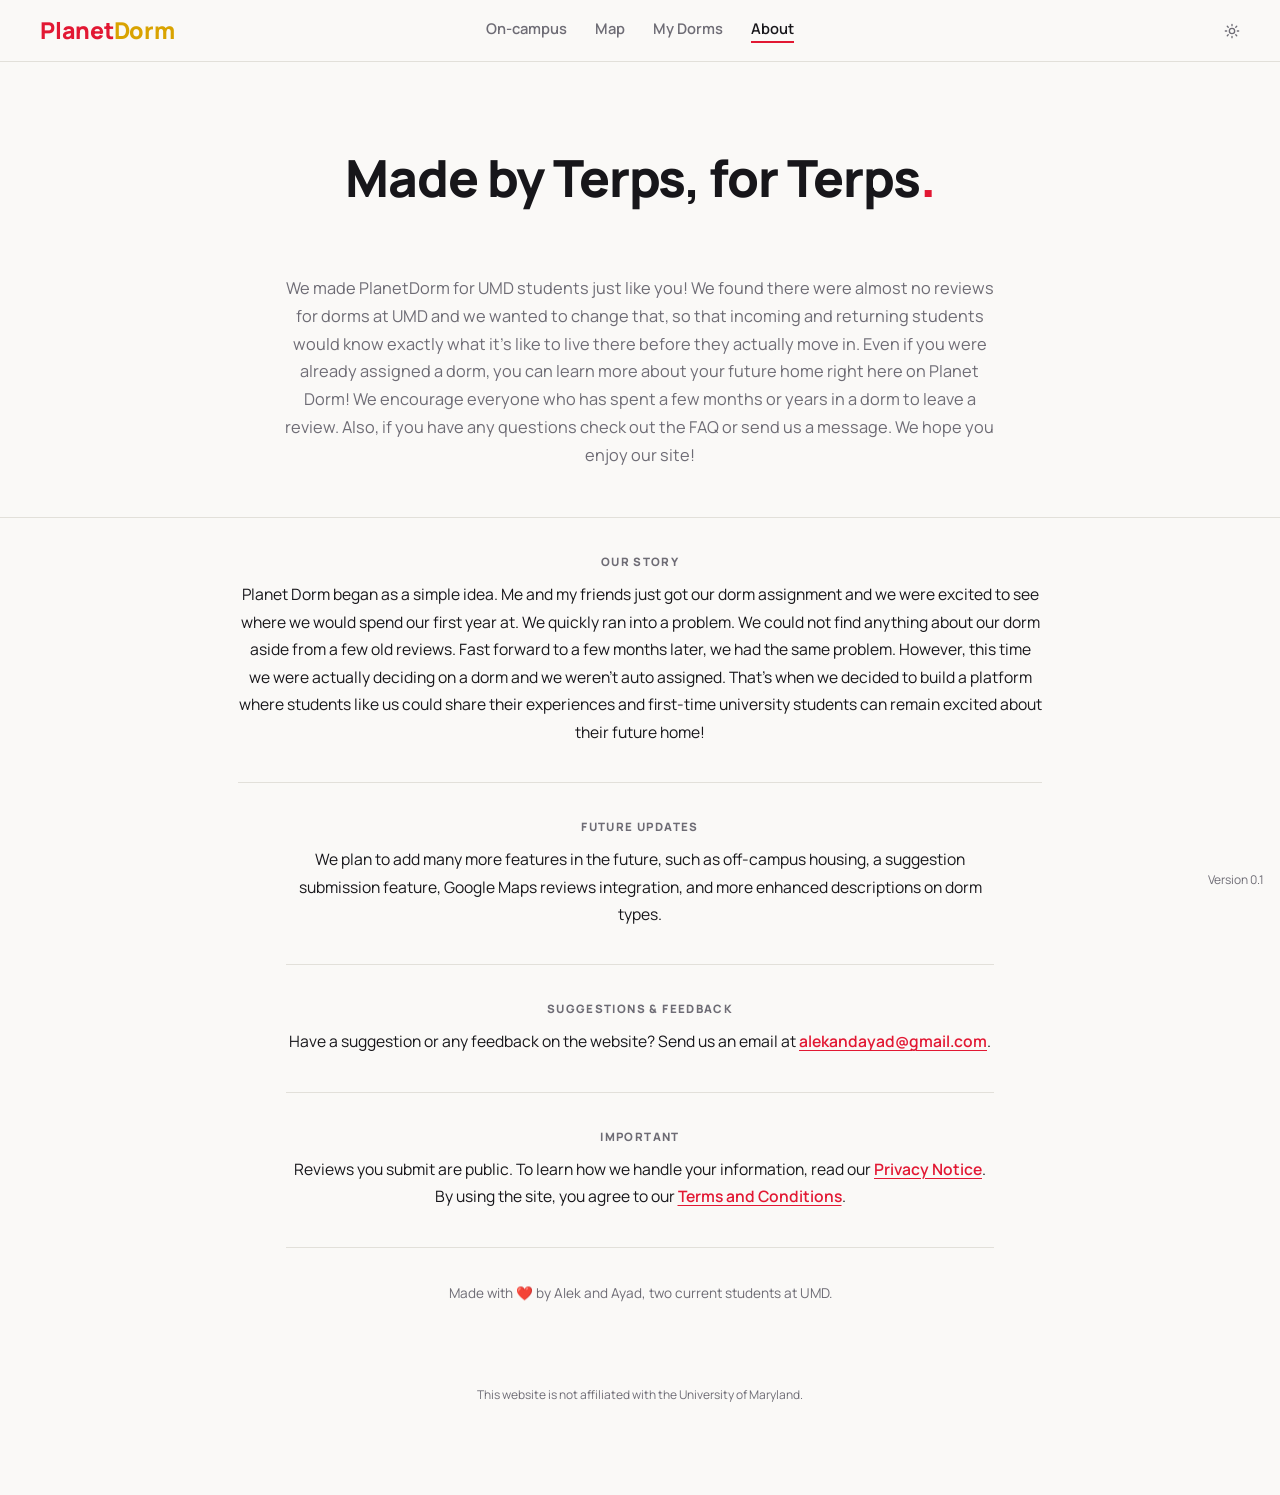
==== commit 4dce68f7: "Add precomputed walk times/routes to campus landmarks, nav search on dorm pages" ====
--- a/about.html
+++ b/about.html
@@ -95,6 +95,16 @@
     padding: 36px 24px 0;
   }
 
+  /* Version tag pinned to the bottom-right corner of the viewport. */
+  .about-version {
+    position: fixed;
+    right: 16px;
+    bottom: 12px;
+    color: var(--dim);
+    font-size: 0.75rem;
+    pointer-events: none;
+  }
+
   @media (max-width: 768px) {
     .about-hero { padding: 56px 20px 36px; }
     .about-body { padding: 0 20px 48px; }
@@ -173,11 +183,12 @@
 
   <footer class="about-footer">
     Made with ❤️ by Alek and Ayad, two current students at UMD.
-     Version 0.1
   </footer>
 </div>
 
 <p class="site-disclaimer">This website is not affiliated with the University of Maryland.</p>
 
+<span class="about-version">Version 0.1</span>
+
 </body>
 </html>
--- a/assets/css/styles.css
+++ b/assets/css/styles.css
@@ -1171,6 +1171,10 @@
  * MAP VIEW (real MapLibre map — production replacement for the  *
  * prototype's placeholder). Re-themed onto v2 tokens.           *
  * ============================================================= */
+/* The map view fills the viewport; without this, swipes over marker pills
+   or the bottom sheet rubber-band the page behind the map on mobile. */
+body.map-view-active { overflow: hidden; }
+
 .map-split {
   display: flex;
   height: calc(100dvh - 62px);
@@ -1375,20 +1379,59 @@
 
 #mapFrame { width: 100%; height: 100%; }
 
-/* Marker pills. */
-.map-marker { cursor: pointer; }
+/* Marker pills. touch-action keeps a swipe that starts on a pill from
+   turning into a page scroll on mobile. */
+.map-marker { cursor: pointer; touch-action: none; }
 .map-labels-hidden .map-marker { display: none; }
-.maplibregl-ctrl-group button.map-labels-toggle {
-  /* Text button: override MapLibre's fixed-square button sizing. */
-  width: auto;
-  height: 32px;
-  padding: 0 14px;
-  color: var(--ink);
+/* Map key (bottom-left control): building colors + route line legend, with
+   the labels toggle inside. Swatch colors mirror DORM_AREA_COLORS in
+   script.js — keep the two in sync. */
+.map-key {
+  background: #fff;
+  border-radius: 8px;
+  box-shadow: 0 0 0 2px rgba(0, 0, 0, 0.1);
+  padding: 9px 12px 10px;
   font-family: var(--font);
-  font-size: 0.76rem;
+  color: var(--ink);
+}
+.map-key-title {
+  font-size: 0.66rem;
+  font-weight: 800;
+  text-transform: uppercase;
+  letter-spacing: 0.07em;
+  color: var(--dim);
+  margin-bottom: 4px;
+}
+.map-key-row {
+  display: flex;
+  align-items: center;
+  gap: 7px;
+  font-size: 0.74rem;
+  font-weight: 600;
+  line-height: 1.9;
+  white-space: nowrap;
+}
+.map-key-swatch { width: 10px; height: 10px; border-radius: 3px; flex: none; }
+.map-key-swatch.north { background: #e21833; }
+.map-key-swatch.south { background: #e8a000; }
+.map-key-swatch.commons { background: #2f6fd0; }
+.map-key-line { width: 12px; border-top: 3px solid #e21833; border-radius: 2px; flex: none; }
+.map-key .map-labels-toggle {
+  margin-top: 8px;
+  width: 100%;
+  height: 28px;
+  border: 1px solid var(--line);
+  border-radius: 6px;
+  background: none;
+  color: var(--ink);
+  font-family: var(--font);
+  font-size: 0.72rem;
   font-weight: 700;
   white-space: nowrap;
-}
+  cursor: pointer;
+  transition: background 0.15s;
+}
+.map-key .map-labels-toggle:hover { background: rgba(0, 0, 0, 0.05); }
 .map-marker-pill {
   background: var(--field);
   color: var(--ink);
@@ -1424,7 +1467,156 @@
   box-shadow: 0 0 0 2px var(--logo-gold), 0 6px 16px rgba(0, 0, 0, 0.25);
 }
 
+/* Walk-times panel (map overlay, top-left). Shows precomputed walking
+   ETAs from the selected dorm; clicking a row draws the route. */
+.map-directions {
+  position: absolute;
+  top: 14px;
+  left: 14px;
+  z-index: 12; /* above active/selected marker pills (z-index 10) */
+  width: 272px;
+  max-width: calc(100% - 90px); /* keep clear of the zoom controls */
+  background: var(--field);
+  border: 1px solid var(--line);
+  border-radius: 14px;
+  box-shadow: 0 10px 30px rgba(0, 0, 0, 0.14);
+  overflow: hidden;
+  font-family: var(--font);
+}
+
+.map-directions-head {
+  display: flex;
+  align-items: flex-start;
+  justify-content: space-between;
+  gap: 10px;
+  padding: 12px 14px 10px;
+  border-bottom: 1px solid var(--line);
+}
+
+.map-directions-kicker {
+  font-size: 0.66rem;
+  font-weight: 700;
+  letter-spacing: 0.08em;
+  text-transform: uppercase;
+  color: var(--dim);
+}
+
+.map-directions-title {
+  font-size: 0.95rem;
+  font-weight: 800;
+  color: var(--ink);
+  margin-top: 1px;
+}
+
+.map-directions-actions {
+  display: flex;
+  align-items: center;
+  gap: 8px;
+  flex: none;
+}
+
+.map-directions-close {
+  background: none;
+  border: none;
+  cursor: pointer;
+  color: var(--dim);
+  font-size: 1.35rem;
+  line-height: 1;
+  padding: 0 2px;
+  transition: color 0.15s;
+}
+
+.map-directions-close:hover { color: var(--ink); }
+
+/* Collapsed: just the header, so the panel doesn't bury the map on phones.
+   The whole header toggles; the chevron flips to show the direction. */
+.map-directions-head { cursor: pointer; }
+.map-directions.collapsed .map-directions-list { display: none; }
+.map-directions.collapsed .map-directions-head { border-bottom: none; }
+.map-directions-collapse {
+  background: none;
+  border: none;
+  cursor: pointer;
+  color: var(--dim);
+  padding: 2px;
+  line-height: 0;
+  transition: color 0.15s;
+}
+.map-directions-collapse:hover { color: var(--ink); }
+.map-directions-collapse svg { transition: transform 0.2s; }
+.map-directions:not(.collapsed) .map-directions-collapse svg { transform: rotate(180deg); }
+
+.map-directions-list { padding: 6px; display: flex; flex-direction: column; }
+
+.map-directions-row {
+  display: flex;
+  align-items: center;
+  justify-content: space-between;
+  gap: 12px;
+  width: 100%;
+  background: none;
+  border: none;
+  cursor: pointer;
+  font-family: var(--font);
+  font-size: 0.82rem;
+  font-weight: 600;
+  color: var(--ink);
+  text-align: left;
+  padding: 8px;
+  border-radius: 8px;
+  transition: background 0.15s;
+}
+
+.map-directions-name { display: flex; flex-direction: column; gap: 1px; }
+
+.map-directions-kind {
+  font-size: 0.62rem;
+  font-weight: 700;
+  letter-spacing: 0.07em;
+  text-transform: uppercase;
+  color: var(--dim);
+}
+
+.map-directions-row:hover { background: var(--hover); }
+.map-directions-row.active { background: rgba(226, 24, 51, 0.08); }
+.map-directions-row:disabled { color: var(--dim); cursor: default; }
+.map-directions-row:disabled:hover { background: none; }
+
+.map-directions-eta {
+  font-weight: 800;
+  color: var(--red);
+  white-space: nowrap;
+}
+
+.map-directions-row:disabled .map-directions-eta { color: var(--dim); }
+
+.map-directions-empty {
+  padding: 10px 12px;
+  font-size: 0.8rem;
+  color: var(--dim);
+}
+
+/* Destination pill: red accents instead of the dorm gold, and it stays
+   visible when the dorm labels are toggled off. */
+.route-dest-marker .map-marker-pill { border-color: var(--red); }
+.route-dest-marker .map-marker-sub { color: var(--red); }
+.map-labels-hidden .route-dest-marker { display: block; }
+
+:root[data-theme="dark"] .map-directions-row.active { background: rgba(255, 84, 104, 0.14); }
+:root[data-theme="dark"] .map-directions-eta,
+:root[data-theme="dark"] .route-dest-marker .map-marker-sub { color: #ff5468; }
+:root[data-theme="dark"] .route-dest-marker .map-marker-pill { border-color: #ff5468; }
+
 /* Dark-map recolouring of the sidebar + MapLibre chrome. */
+:root[data-theme="dark"] .map-key {
+  background: #14161c;
+  box-shadow: 0 0 0 1px rgba(255, 255, 255, 0.14);
+}
+:root[data-theme="dark"] .map-key-swatch.north { background: #ff5468; }
+:root[data-theme="dark"] .map-key-swatch.south { background: #ffc233; }
+:root[data-theme="dark"] .map-key-swatch.commons { background: #5b96f0; }
+:root[data-theme="dark"] .map-key-line { border-top-color: #ff5468; }
+:root[data-theme="dark"] .map-key .map-labels-toggle:hover { background: rgba(255, 255, 255, 0.08); }
 :root[data-theme="dark"] .map-sidebar { background: #0f1116; }
 :root[data-theme="dark"] .maplibregl-ctrl-group {
   background: #14161c;
@@ -1546,6 +1738,12 @@
     display: flex; justify-content: center; align-items: center;
     padding: 10px 0 6px; cursor: grab; touch-action: none;
   }
+  /* The whole card is a drag surface: the head always, the list only while
+     the sheet is closed (open sheet keeps pan-y so the list can scroll). */
+  .map-sidebar-head { touch-action: none; }
+  .map-sidebar:not(.sheet-open) .map-sidebar-list { touch-action: none; }
+  /* Keep the map key visible above the peeking bottom sheet (168px). */
+  .map-container .maplibregl-ctrl-bottom-left { bottom: 172px; }
   .map-sheet-handle span { width: 40px; height: 5px; border-radius: 999px; background: var(--surface3); }
   .map-sidebar-head { padding-top: 4px; }
   .map-sidebar-toggle { display: none; }
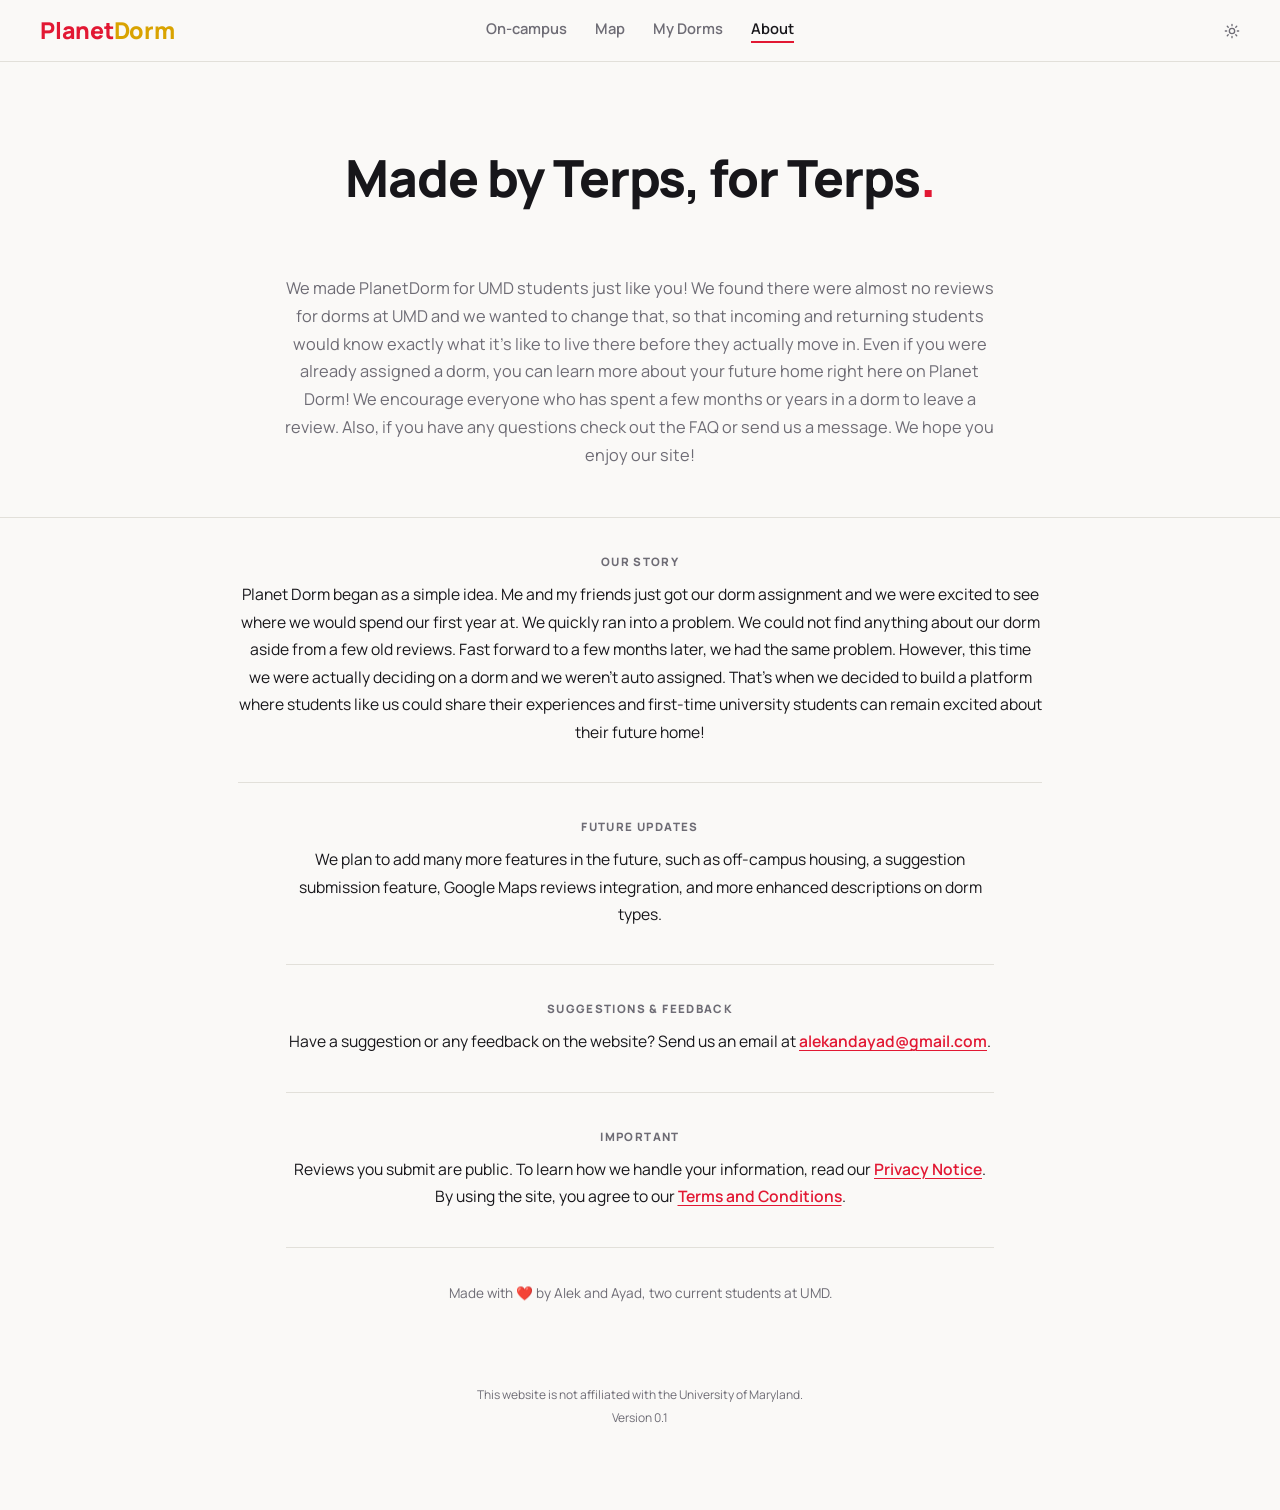
==== commit d6340775: "Review moderation with local pending view, nav/map/mobile UI polish, vote fix" ====
--- a/about.html
+++ b/about.html
@@ -95,14 +95,14 @@
     padding: 36px 24px 0;
   }
 
-  /* Version tag pinned to the bottom-right corner of the viewport. */
+  /* Version tag: centered under the site disclaimer. */
+  .site-disclaimer { padding-bottom: 6px; }
   .about-version {
-    position: fixed;
-    right: 16px;
-    bottom: 12px;
+    display: block;
+    text-align: center;
     color: var(--dim);
     font-size: 0.75rem;
-    pointer-events: none;
+    padding-bottom: 20px;
   }
 
   @media (max-width: 768px) {
@@ -187,7 +187,6 @@
 </div>
 
 <p class="site-disclaimer">This website is not affiliated with the University of Maryland.</p>
-
 <span class="about-version">Version 0.1</span>
 
 </body>
--- a/assets/css/styles.css
+++ b/assets/css/styles.css
@@ -34,6 +34,7 @@
   --blue: #2563eb;
 
   --font: 'Manrope', sans-serif;
+  --font-map: 'Inter', 'Manrope', sans-serif; /* map markers + key */
   font-family: var(--font);
   color: var(--ink);
 }
@@ -564,6 +565,31 @@
   color: var(--dim);
   padding: 40px 8px;
   font-size: 0.95rem;
+}
+
+/* Phones: the 4-column row squeezes the hall name into a sliver. Reflow to
+   two rows — name + meta on top, the rating line underneath — with the
+   photo spanning both rows and the heart pinned to the right. */
+@media (max-width: 640px) {
+  .dorm-row {
+    grid-template-columns: 88px 1fr auto;
+    grid-template-rows: auto auto;
+    gap: 2px 14px;
+    padding: 16px 8px;
+  }
+  .dorm-row .thumb { grid-row: 1 / -1; width: 88px; height: 66px; }
+  .dorm-row .row-body { grid-column: 2; grid-row: 1; }
+  .dorm-row .row-body h3 { font-size: 1rem; }
+  .dorm-row .row-rating {
+    grid-column: 2;
+    grid-row: 2;
+    display: flex;
+    align-items: baseline;
+    gap: 8px;
+    text-align: left;
+  }
+  .dorm-row .row-rating .num { font-size: 0.95rem; }
+  .dorm-row .save-btn { grid-column: 3; grid-row: 1 / -1; }
 }
 
 /* Rating tier colours (shared everywhere). */
@@ -1386,12 +1412,14 @@
 /* Map key (bottom-left control): building colors + route line legend, with
    the labels toggle inside. Swatch colors mirror DORM_AREA_COLORS in
    script.js — keep the two in sync. */
+/* Map key and marker pills use Inter (loaded on index.html) instead of
+   the site font — see --font-map in :root. */
 .map-key {
   background: #fff;
   border-radius: 8px;
   box-shadow: 0 0 0 2px rgba(0, 0, 0, 0.1);
   padding: 9px 12px 10px;
-  font-family: var(--font);
+  font-family: var(--font-map);
   color: var(--ink);
 }
 .map-key-title {
@@ -1424,7 +1452,7 @@
   border-radius: 6px;
   background: none;
   color: var(--ink);
-  font-family: var(--font);
+  font-family: var(--font-map);
   font-size: 0.72rem;
   font-weight: 700;
   white-space: nowrap;
@@ -1438,7 +1466,7 @@
   border: 1px solid var(--line);
   border-radius: 8px;
   padding: 4px 9px;
-  font-family: var(--font); /* MapLibre sets Helvetica on the map container */
+  font-family: var(--font-map); /* MapLibre sets Helvetica on the map container */
   font-size: 0.72rem;
   line-height: 1.25;
   text-align: center;
@@ -1457,8 +1485,8 @@
   border-top-color: var(--field);
   margin-top: -1px;
 }
-.map-marker-name { display: block; font-weight: 700; }
-.map-marker-sub { display: block; font-size: 0.68rem; color: var(--logo-gold); font-weight: 700; }
+.map-marker-name { display: block; font-weight: 500; }
+.map-marker-sub { display: block; font-size: 0.68rem; color: var(--logo-gold); font-weight: 500; }
 .map-marker.marker-active, .map-marker.marker-selected { z-index: 10; }
 .map-marker.marker-active .map-marker-pill,
 .map-marker.marker-selected .map-marker-pill {
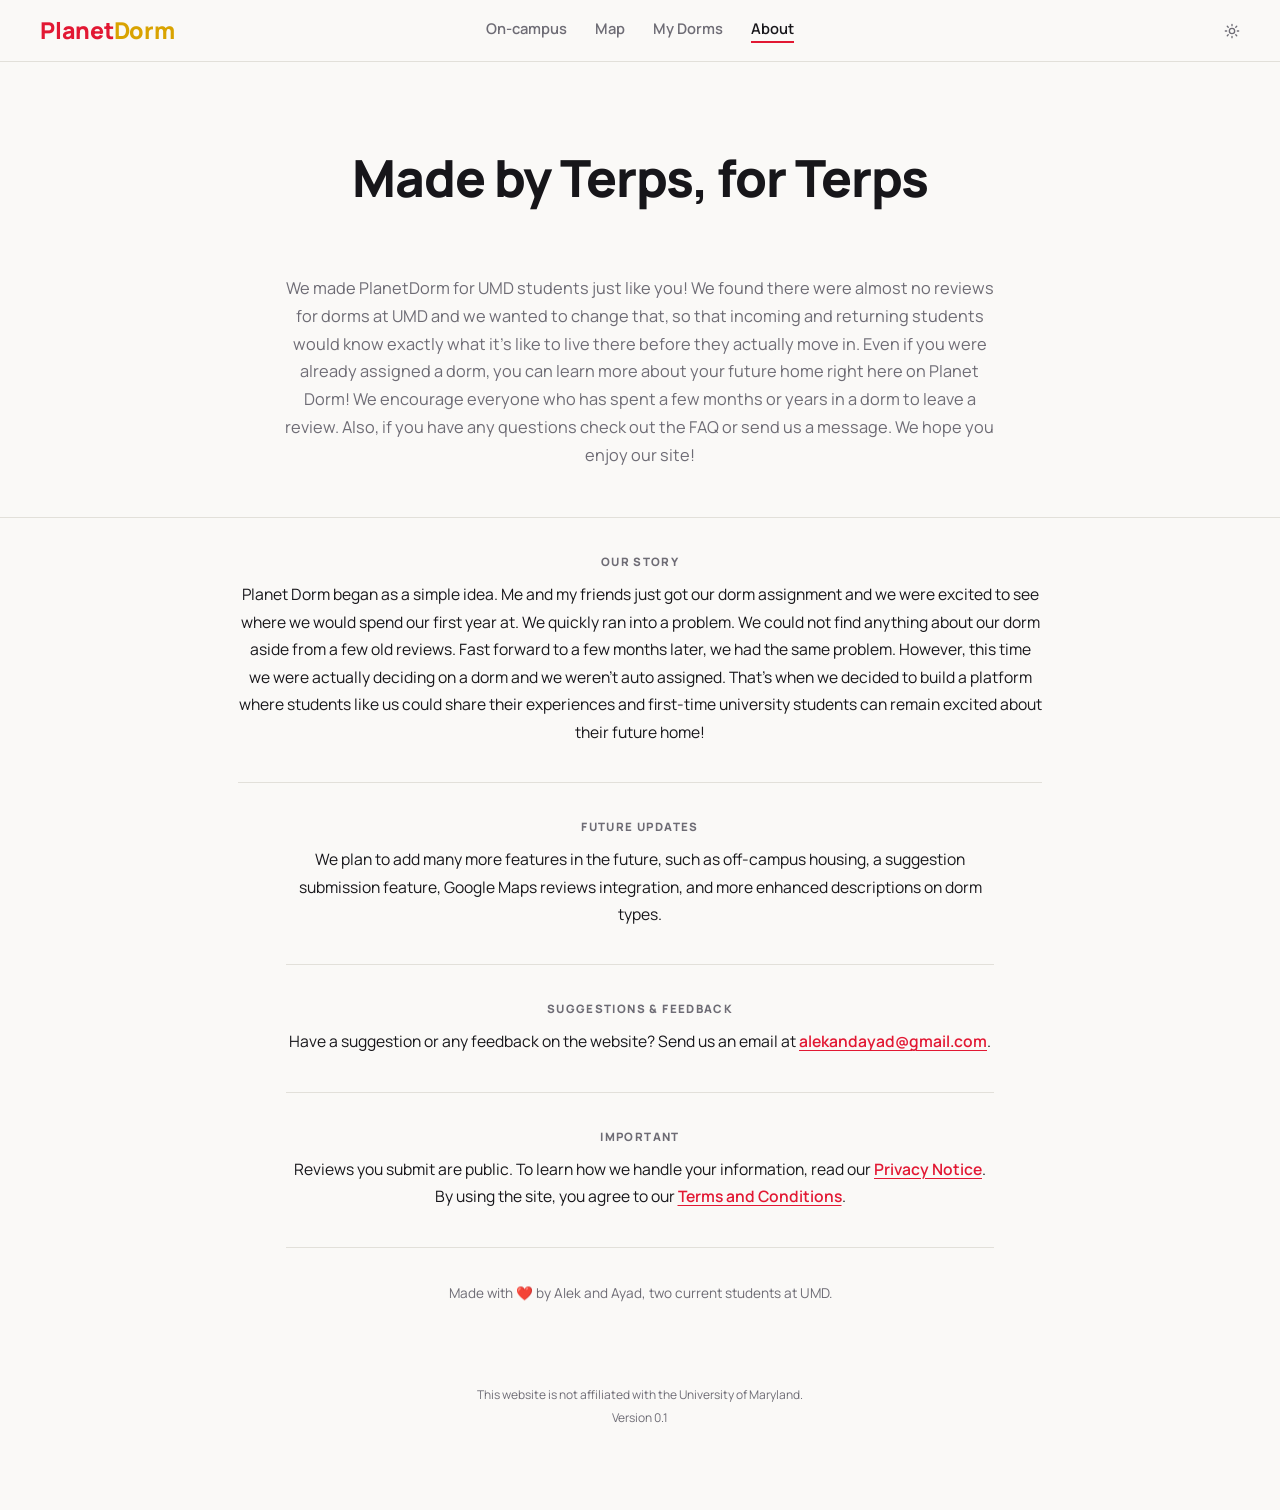
==== commit 67689411: "Minor design changes" ====
--- a/about.html
+++ b/about.html
@@ -3,7 +3,7 @@
 <head>
 <meta charset="UTF-8">
 <meta name="viewport" content="width=device-width, initial-scale=1.0">
-<title>About – PlanetDorm</title>
+<title>About PlanetDorm</title>
 <link rel="icon" type="image/svg+xml" href="favicon.svg">
 <script>
 // v2 theme model: light is the default; dark is opt-in via data-theme="dark".
@@ -142,7 +142,7 @@
 </nav>
 
 <div class="about-hero">
-  <h1>Made by Terps, for Terps<span class="dot">.</span></h1>
+  <h1>Made by Terps, for Terps</h1>
   <p>We made PlanetDorm for UMD students just like you! We found there were almost no reviews for dorms at UMD
     and we wanted to change that, so that incoming and returning students would know exactly what it's like to
     live there before they actually move in. Even if you were already assigned a dorm, you can learn more about your
--- a/assets/css/styles.css
+++ b/assets/css/styles.css
@@ -280,9 +280,48 @@
 
 .hero-search:focus { border-bottom-color: var(--red); }
 /* Stay expanded while typing and whenever text remains in the field
-   (.has-text is toggled in script.js; :placeholder-shown is unreliable
-   here because the typewriter placeholder empties out each cycle). */
+   (.has-text is toggled in script.js). */
 .hero-search:focus, .hero-search.has-text { width: 100%; }
+
+/* Animated stand-in for the native placeholder: script.js types the
+   phrases into it character by character; the caret is the ::after. */
+.hero-search-wrap { position: relative; }
+
+.hero-search-hint {
+  position: absolute;
+  left: 0;
+  top: 0;
+  bottom: 0;
+  display: flex;
+  align-items: center;
+  color: var(--dim);
+  font-size: 1.15rem;
+  font-weight: 500;
+  pointer-events: none;
+}
+
+.hero-search-hint::after {
+  content: '';
+  width: 2px;
+  height: 1.15em;
+  margin-left: 3px;
+  background: var(--dim);
+  animation: caret-blink 1.1s steps(1) infinite;
+}
+
+@keyframes caret-blink {
+  0%, 55%   { opacity: 1; }
+  56%, 100% { opacity: 0; }
+}
+
+.hero-search:focus ~ .hero-search-hint,
+.hero-search.has-text ~ .hero-search-hint {
+  visibility: hidden;
+}
+
+@media (prefers-reduced-motion: reduce) {
+  .hero-search-hint::after { animation: none; }
+}
 
 @media (max-width: 768px) {
   .hero-search { width: 100%; }
@@ -313,10 +352,8 @@
   padding: 4px 0;
   cursor: pointer;
   color: var(--red);
-  font-size: 0.82rem;
+  font-size: 1.00rem;
   font-weight: 800;
-  text-transform: uppercase;
-  letter-spacing: 0.12em;
 }
 
 @media (hover: hover) {
@@ -427,15 +464,13 @@
   padding: 24px 8px 8px;
 }
 
+/* Lives at the bottom of the filter band, so it collapses with it. */
 .count-label {
   font-size: 0.88rem;
   color: var(--dim);
   font-weight: 600;
-  /* Only shown while the filter band is expanded. */
-  display: none;
-}
-
-.filter-toggle.open + .count-label { display: inline; }
+  margin-top: 4px;
+}
 
 .sort-row {
   display: flex;
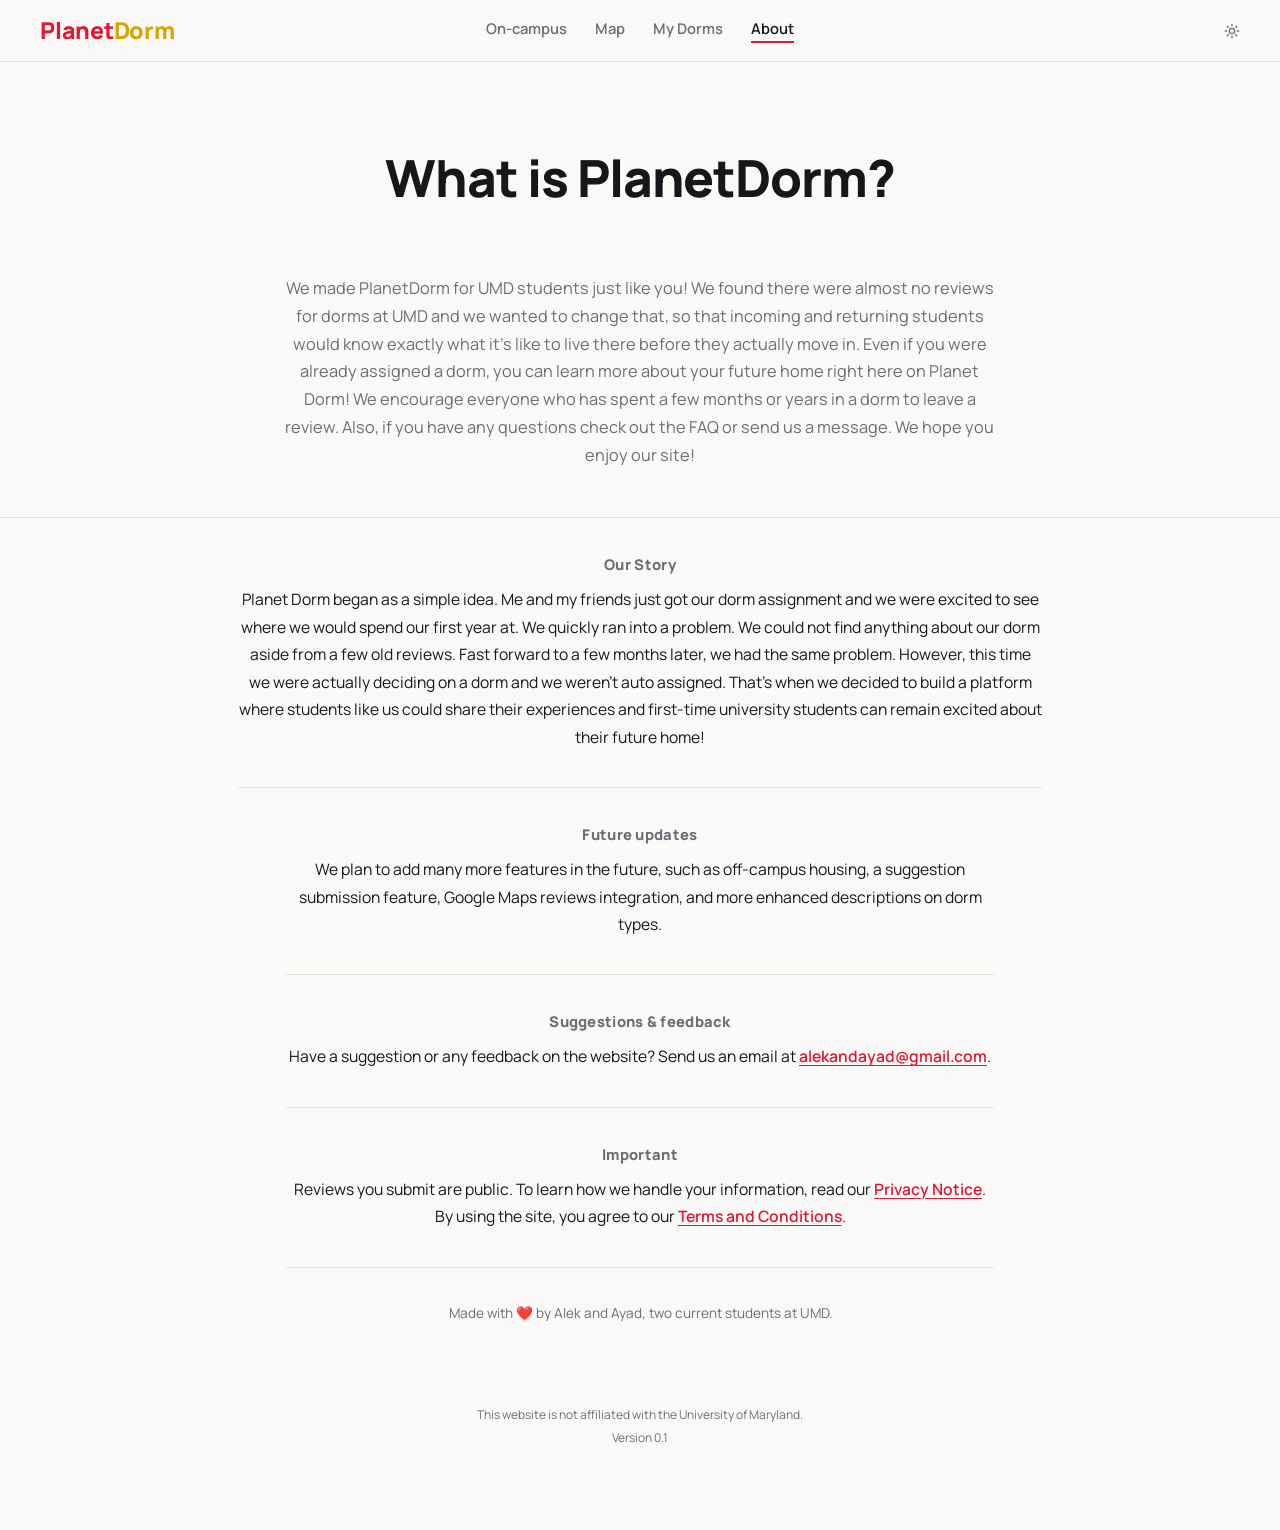
==== commit 55e77729: "Nav overlay fix, about page copy, simpler outage banner Nav toggle now sets a body.nav-open class so" ====
--- a/about.html
+++ b/about.html
@@ -63,10 +63,9 @@
 
   .about-label {
     display: block;
-    font-size: 0.72rem;
+    font-size: 0.92rem;
     font-weight: 800;
-    text-transform: uppercase;
-    letter-spacing: 0.12em;
+    letter-spacing: 0.02em;
     color: var(--dim);
     margin-bottom: 12px;
   }
@@ -134,7 +133,7 @@
         <svg class="icon-sun" width="16" height="16" viewBox="0 0 24 24" fill="none" stroke="currentColor" stroke-width="2" stroke-linecap="round"><circle cx="12" cy="12" r="4"/><path d="M12 2v2M12 20v2M4.93 4.93l1.41 1.41M17.66 17.66l1.41 1.41M2 12h2M20 12h2M4.93 19.07l1.41-1.41M17.66 6.34l1.41-1.41"/></svg>
         <svg class="icon-moon" width="16" height="16" viewBox="0 0 24 24" fill="none" stroke="currentColor" stroke-width="2" stroke-linecap="round" stroke-linejoin="round"><path d="M21 12.79A9 9 0 1 1 11.21 3 7 7 0 0 0 21 12.79z"/></svg>
       </button>
-      <button class="nav-toggle" id="navToggle" aria-label="Toggle menu" onclick="document.getElementById('navLinks').classList.toggle('open');this.classList.toggle('open')">
+      <button class="nav-toggle" id="navToggle" aria-label="Toggle menu" onclick="document.body.classList.toggle('nav-open', document.getElementById('navLinks').classList.toggle('open'));this.classList.toggle('open')">
         <span></span><span></span><span></span>
       </button>
     </div>
@@ -142,7 +141,7 @@
 </nav>
 
 <div class="about-hero">
-  <h1>Made by Terps, for Terps</h1>
+  <h1>What is PlanetDorm?</h1>
   <p>We made PlanetDorm for UMD students just like you! We found there were almost no reviews for dorms at UMD
     and we wanted to change that, so that incoming and returning students would know exactly what it's like to
     live there before they actually move in. Even if you were already assigned a dorm, you can learn more about your
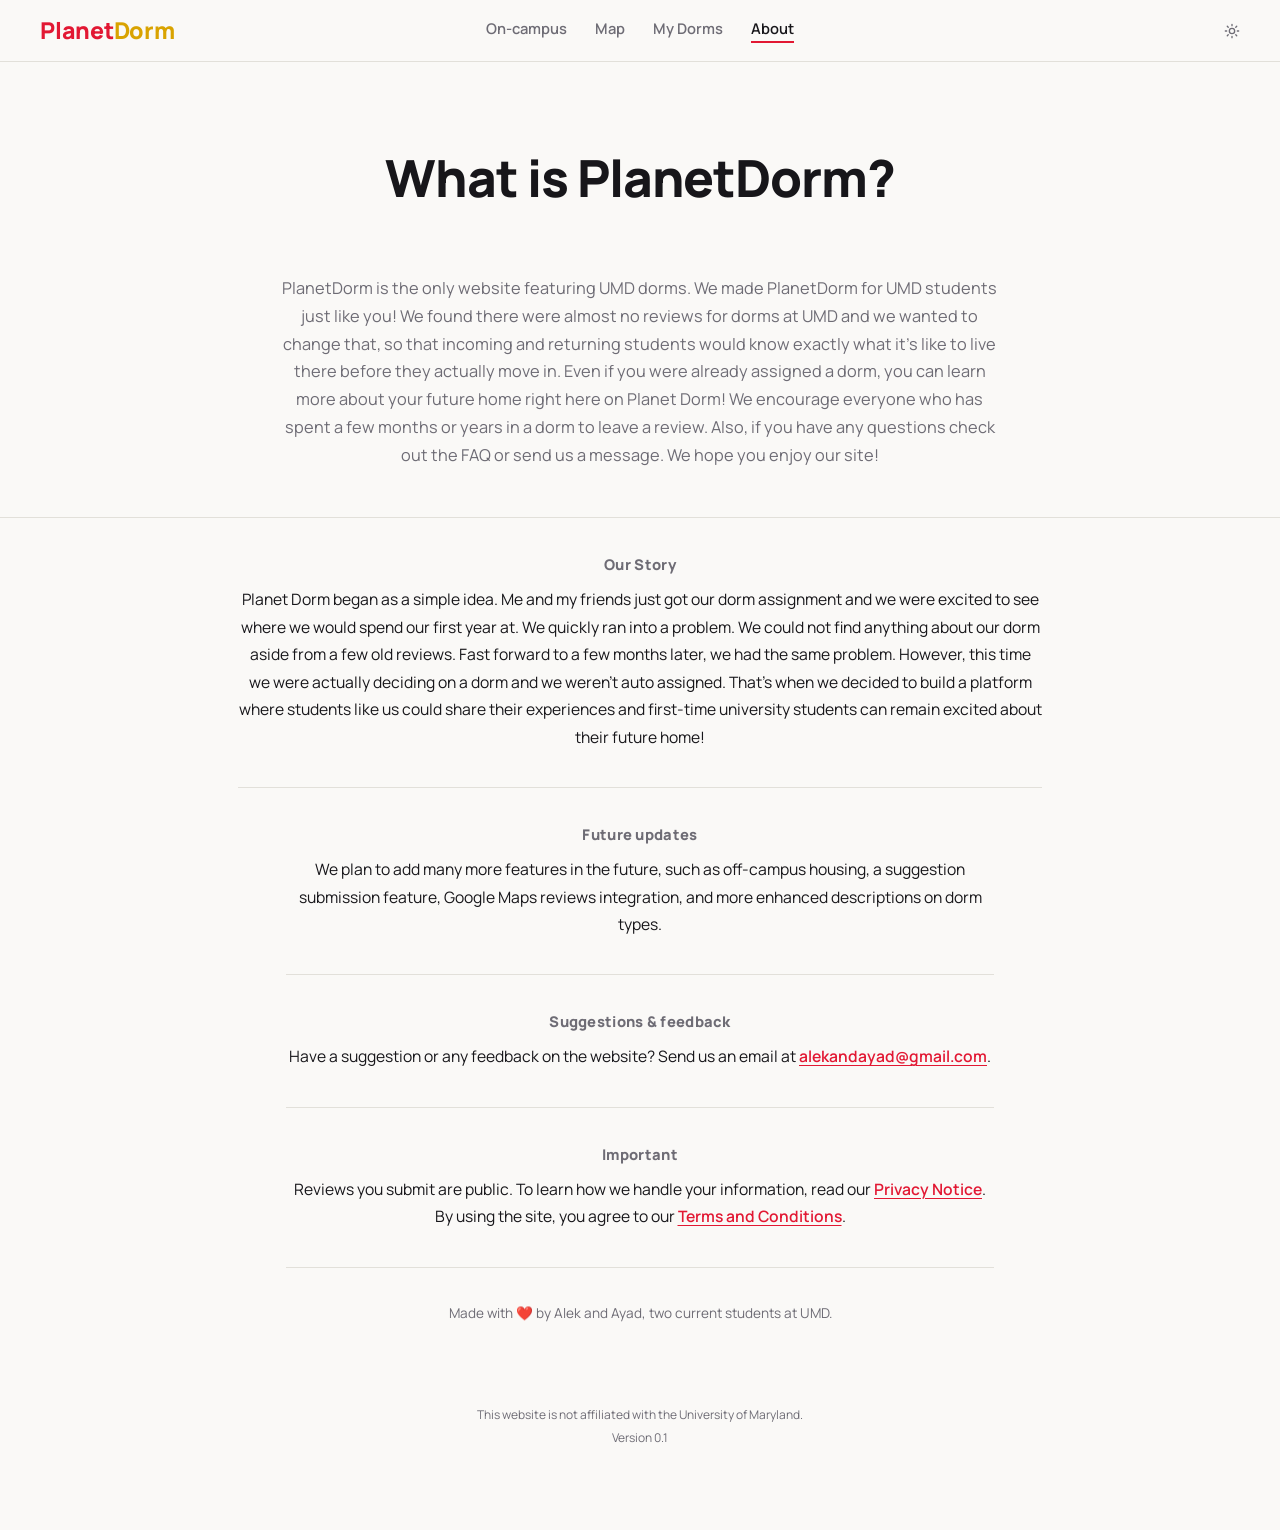
==== commit 44300b1d: "Show UMD housing rates on hall pages UMD prices by building style and room type, not by hall, so dat" ====
--- a/about.html
+++ b/about.html
@@ -142,7 +142,7 @@
 
 <div class="about-hero">
   <h1>What is PlanetDorm?</h1>
-  <p>We made PlanetDorm for UMD students just like you! We found there were almost no reviews for dorms at UMD
+  <p>PlanetDorm is the only website featuring UMD dorms. We made PlanetDorm for UMD students just like you! We found there were almost no reviews for dorms at UMD
     and we wanted to change that, so that incoming and returning students would know exactly what it's like to
     live there before they actually move in. Even if you were already assigned a dorm, you can learn more about your
   future home right here on Planet Dorm! We encourage everyone who has spent a few months or years in a dorm to leave a review.
--- a/assets/css/styles.css
+++ b/assets/css/styles.css
@@ -70,6 +70,21 @@
   -webkit-font-smoothing: antialiased;
 }
 
+/* Slim, trackless scrollbars everywhere (Firefox + WebKit). */
+* { scrollbar-width: thin; scrollbar-color: var(--dim) transparent; }
+
+::-webkit-scrollbar { width: 12px; height: 12px; background: transparent; }
+::-webkit-scrollbar-track { background: transparent; border: none; box-shadow: none; }
+::-webkit-scrollbar-thumb {
+  background: var(--dim);
+  border-radius: 999px;
+  /* Transparent border keeps the thumb visually slim inside the gutter. */
+  border: 3px solid transparent;
+  background-clip: content-box;
+}
+::-webkit-scrollbar-thumb:hover { background: var(--ink); background-clip: content-box; }
+::-webkit-scrollbar-corner { background: transparent; }
+
 input, textarea, button {
   font-family: var(--font);
 }
@@ -343,22 +358,27 @@
   width: 100%;
 }
 
+/* Pill with a chevron that flips when the band opens. */
 .filter-toggle {
   display: flex;
   align-items: center;
   gap: 8px;
-  background: none;
-  border: none;
-  padding: 4px 0;
+  background: var(--field);
+  border: 1px solid var(--line);
+  border-radius: 999px;
+  padding: 8px 16px;
   cursor: pointer;
   color: var(--red);
-  font-size: 1.00rem;
+  font-size: 0.92rem;
   font-weight: 800;
+  transition: background 0.15s, border-color 0.15s;
 }
 
 @media (hover: hover) {
-  .filter-toggle:hover { text-decoration: underline; text-underline-offset: 3px; }
-}
+  .filter-toggle:hover { background: var(--hover); border-color: var(--red); }
+}
+
+.filter-toggle.open { border-color: var(--red); }
 
 .filter-row-left {
   display: flex;
@@ -405,12 +425,11 @@
 }
 
 .filter-label {
-  font-size: 0.72rem;
+  font-size: 0.92rem;
   font-weight: 800;
-  text-transform: uppercase;
-  letter-spacing: 0.12em;
-  color: var(--dim);
-  width: 90px;
+  letter-spacing: 0.02em;
+  color: var(--dim);
+  width: 110px;
   flex-shrink: 0;
 }
 
@@ -478,19 +497,13 @@
   gap: 14px;
 }
 
-.sort-tag {
-  font-size: 0.72rem;
-  font-weight: 800;
-  text-transform: uppercase;
-  letter-spacing: 0.12em;
-  color: var(--dim);
-}
-
 .sort-opt {
   background: none;
   border: none;
   padding: 0 0 2px;
-  font-size: 0.85rem;
+  font-size: 0.95rem;
+  text-transform: none;
+  letter-spacing: normal;
   font-weight: 600;
   color: var(--dim);
   cursor: pointer;
@@ -516,7 +529,9 @@
   border-radius: 999px;
   padding: 6px 30px 6px 14px;
   font: inherit;
-  font-size: 0.82rem;
+  font-size: 0.92rem;
+  text-transform: none;
+  letter-spacing: normal;
   font-weight: 600;
   cursor: pointer;
   background-image: url("data:image/svg+xml,%3Csvg xmlns='http://www.w3.org/2000/svg' width='12' height='12' viewBox='0 0 24 24' fill='none' stroke='%23888' stroke-width='2.5' stroke-linecap='round' stroke-linejoin='round'%3E%3Cpath d='M6 9l6 6 6-6'/%3E%3C/svg%3E");
@@ -821,6 +836,15 @@
 .checklist-row .c-label { color: var(--ink); flex-shrink: 0; }
 .checklist-row .c-value { font-weight: 700; text-align: right; }
 
+.checklist-note {
+  margin-top: 2px;
+  font-size: 12px;
+  line-height: 1.45;
+  color: var(--dim);
+}
+
+.checklist-note a { color: var(--red); text-decoration: underline; }
+
 .write-review-btn {
   width: 100%;
   padding: 13px;
@@ -1298,13 +1322,6 @@
   width: 100%;
 }
 
-.map-result-count {
-  margin: 12px 0 0;
-  font-size: 0.82rem;
-  color: var(--dim);
-}
-
-.map-result-count strong { color: var(--ink); }
 
 .map-sidebar-list {
   flex: 1;
@@ -1377,31 +1394,6 @@
 .map-card .map-card-open:hover { background: var(--red-dark); }
 .map-card.marker-selected { grid-template-columns: 88px 1fr auto; }
 .map-card.marker-selected .map-card-open { display: inline-block; }
-
-.map-campus-filter {
-  display: flex;
-  gap: 8px;
-  margin-top: 12px;
-  flex-wrap: wrap;
-}
-.map-campus-filter button {
-  padding: 6px 13px;
-  border-radius: 999px;
-  border: 1px solid var(--line);
-  background: none;
-  color: var(--dim);
-  font: inherit;
-  font-size: 0.82rem;
-  font-weight: 600;
-  cursor: pointer;
-  transition: background 0.15s, color 0.15s, border-color 0.15s;
-}
-.map-campus-filter button:hover { border-color: var(--ink); }
-.map-campus-filter button.active {
-  background: var(--ink);
-  border-color: var(--ink);
-  color: var(--bg);
-}
 
 .map-sheet-handle { display: none; }
 
@@ -1773,6 +1765,8 @@
     overflow-y: auto;
   }
   .nav-links.open { display: flex; }
+  /* The drawer covers the viewport; the page must not scroll behind it. */
+  body.nav-open { overflow: hidden; }
   .nav-links button {
     width: 100%;
     text-align: left;
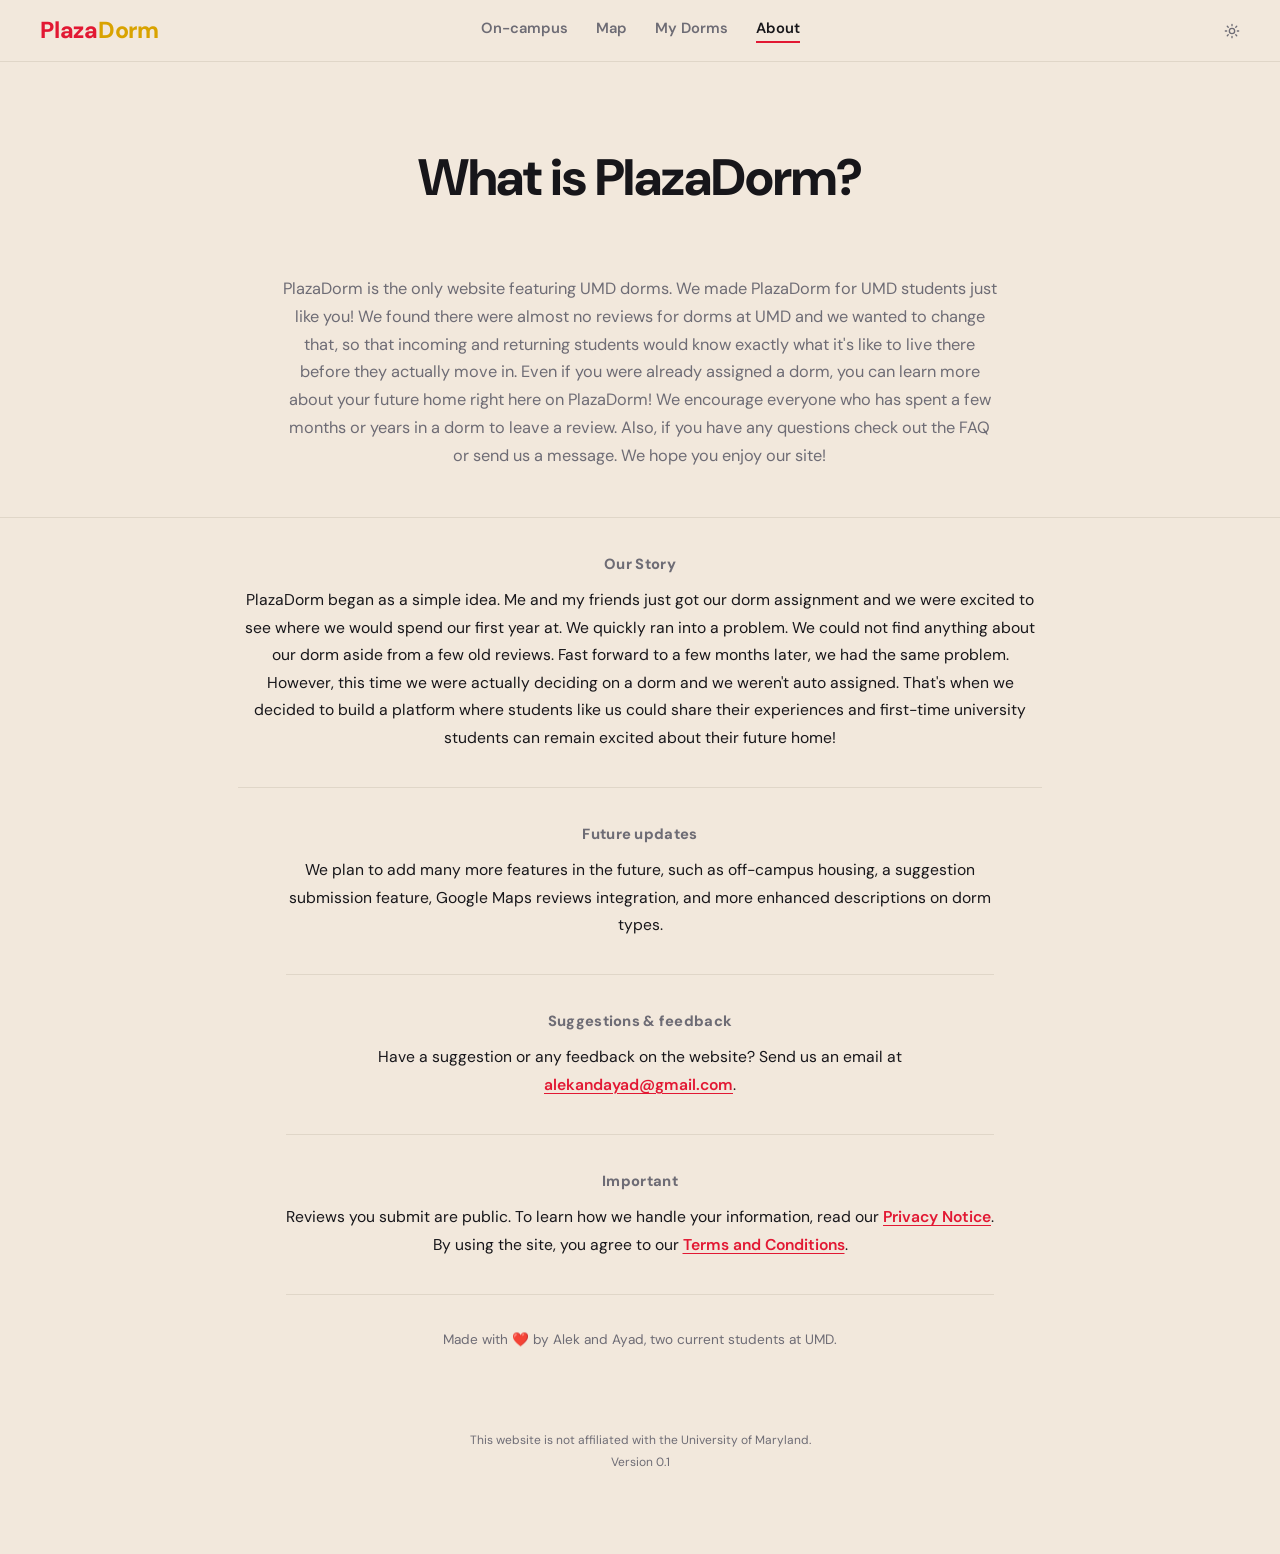
==== commit 3965af89: "Renamed entire site from PlanetDorm to PlazaDorm" ====
--- a/about.html
+++ b/about.html
@@ -3,24 +3,10 @@
 <head>
 <meta charset="UTF-8">
 <meta name="viewport" content="width=device-width, initial-scale=1.0">
-<title>About PlanetDorm</title>
+<title>About PlazaDorm</title>
 <link rel="icon" type="image/svg+xml" href="favicon.svg">
-<script>
-// v2 theme model: light is the default; dark is opt-in via data-theme="dark".
-(function(){
-  var saved = localStorage.getItem('pd2-theme');
-  var dark = saved ? saved === 'dark'
-    : window.matchMedia('(prefers-color-scheme: dark)').matches;
-  if (dark) document.documentElement.dataset.theme = 'dark';
-})();
-function toggleTheme(){
-  var root = document.documentElement;
-  var next = root.dataset.theme === 'dark' ? 'light' : 'dark';
-  if (next === 'dark') root.dataset.theme = 'dark';
-  else delete root.dataset.theme;
-  localStorage.setItem('pd2-theme', next);
-}
-</script>
+<script src="assets/js/theme.js"></script>
+<link rel="stylesheet" href="assets/css/chrome.css">
 <link rel="stylesheet" href="assets/css/styles.css">
 <style>
   /* Matches the index hero: same padding, type scale, and hairline border. */
@@ -115,7 +101,7 @@
 
 <nav>
   <div class="nav-inner">
-    <div class="logo" onclick="location.href='index.html'">Planet<span>Dorm</span></div>
+    <div class="logo" onclick="location.href='index.html'">Plaza<span>Dorm</span></div>
     <div class="nav-links" id="navLinks">
       <button onclick="location.href='index.html'" data-section="home">On-campus</button>
       <button onclick="location.href='index.html#map'" data-section="map">Map</button>
@@ -141,18 +127,18 @@
 </nav>
 
 <div class="about-hero">
-  <h1>What is PlanetDorm?</h1>
-  <p>PlanetDorm is the only website featuring UMD dorms. We made PlanetDorm for UMD students just like you! We found there were almost no reviews for dorms at UMD
+  <h1>What is PlazaDorm?</h1>
+  <p>PlazaDorm is the only website featuring UMD dorms. We made PlazaDorm for UMD students just like you! We found there were almost no reviews for dorms at UMD
     and we wanted to change that, so that incoming and returning students would know exactly what it's like to
     live there before they actually move in. Even if you were already assigned a dorm, you can learn more about your
-  future home right here on Planet Dorm! We encourage everyone who has spent a few months or years in a dorm to leave a review.
+  future home right here on PlazaDorm! We encourage everyone who has spent a few months or years in a dorm to leave a review.
 Also, if you have any questions check out the FAQ or send us a message. We hope you enjoy our site!</p>
 </div>
 
 <div class="about-body">
   <div class="about-block">
     <span class="about-label">Our Story</span>
-    <p>Planet Dorm began as a simple idea. Me and my friends just got our dorm assignment and we were excited to see
+    <p>PlazaDorm began as a simple idea. Me and my friends just got our dorm assignment and we were excited to see
       where we would spend our first year at. We quickly ran into a problem. We could not find anything about our dorm 
       aside from a few old reviews. Fast forward to a few months later, we had the same problem. However, this time we were
       actually deciding on a dorm and we weren't auto assigned. That's when we decided to build a platform where students like us could share 
--- a/assets/css/chrome.css
+++ b/assets/css/chrome.css
@@ -0,0 +1,244 @@
+/* ============================================================= *
+ * Shared site chrome: nav bar, theme toggles, hamburger, slim   *
+ * scrollbars, loading spinner.                                  *
+ *                                                               *
+ * These rules were byte-identical in styles.css and the dorm-   *
+ * reviews stylesheet. Both now link this file FIRST, then their *
+ * own sheet on top -- so a page-specific override (e.g. the     *
+ * reviews page setting DM Sans on the nav) still wins.           *
+ *                                                               *
+ * The two pages run different palettes, so the scrollbar reads  *
+ * its colours from --scrollbar-thumb / --scrollbar-thumb-hover; *
+ * the defaults below track the site tokens and reviews.css      *
+ * repoints them at its own.                                     *
+ * ============================================================= */
+
+/* Tokens the chrome needs. Owned here so neither stylesheet has to
+   redeclare them; page palettes live in styles.css / reviews.css. */
+:root {
+  /* Warm cream ground; --field stays white so cards lift off it. */
+  --bg: #f2e8dc;
+  --ink: #17161a;
+  --dim: #6e6c75;
+  --line: #e0d6c8;
+  --red: #E21833;
+  --logo-gold: #d9a300;
+
+  --scrollbar-thumb: var(--dim);
+  --scrollbar-thumb-hover: var(--ink);
+}
+
+:root[data-theme="dark"] {
+  --bg: #131215;
+  --ink: #f2f0eb;
+  --dim: #97949e;
+  --line: #2c2a30;
+  --logo-gold: #ffd200;
+}
+
+/* ---------------- RESET ---------------- */
+* {
+  margin: 0;
+  padding: 0;
+  box-sizing: border-box;
+  -webkit-tap-highlight-color: transparent;
+}
+
+/* ---------------- SCROLLBARS ---------------- */
+/* Slim, trackless scrollbars everywhere (Firefox + WebKit). */
+* { scrollbar-width: thin; scrollbar-color: var(--scrollbar-thumb) transparent; }
+
+::-webkit-scrollbar { width: 12px; height: 12px; background: transparent; }
+::-webkit-scrollbar-track { background: transparent; border: none; box-shadow: none; }
+::-webkit-scrollbar-thumb {
+  background: var(--scrollbar-thumb);
+  border-radius: 999px;
+  /* Transparent border keeps the thumb visually slim inside the gutter. */
+  border: 3px solid transparent;
+  background-clip: content-box;
+}
+::-webkit-scrollbar-thumb:hover { background: var(--scrollbar-thumb-hover); background-clip: content-box; }
+::-webkit-scrollbar-corner { background: transparent; }
+
+/* ---------------- NAV ---------------- */
+/* No font-family here: styles.css pages inherit DM Sans from :root, and
+   reviews.css sets it on nav explicitly, so its own rule wins. */
+nav {
+  position: sticky;
+  top: 0;
+  z-index: 1000;
+  background: var(--bg);
+  border-bottom: 1px solid var(--line);
+  isolation: isolate;
+}
+
+.nav-inner {
+  display: grid;
+  grid-template-columns: 1fr auto 1fr;
+  align-items: center;
+  gap: 24px;
+  padding: 18px 40px;
+}
+
+.logo {
+  font-size: 1.45rem;
+  font-weight: 800;
+  letter-spacing: -0.01em;
+  color: var(--red);
+  cursor: pointer;
+  line-height: 1;
+}
+
+.logo span { color: var(--logo-gold); }
+
+.nav-right {
+  display: flex;
+  align-items: center;
+  justify-content: flex-end;
+  gap: 20px;
+}
+
+.nav-links {
+  display: flex;
+  align-items: center;
+  justify-content: center;
+  gap: 28px;
+}
+
+.nav-links button {
+  background: none;
+  border: none;
+  padding: 0 0 3px;
+  font-size: 0.92rem;
+  font-weight: 600;
+  color: var(--dim);
+  cursor: pointer;
+  border-bottom: 2px solid transparent;
+  transition: color 0.15s;
+}
+
+.nav-links button:hover { color: var(--ink); }
+
+.nav-links button.active {
+  color: var(--ink);
+  border-bottom-color: var(--red);
+}
+
+/* Icon theme toggle in the top bar. Both icons stay in the DOM, stacked;
+   switching themes rotates/fades one out and the other in. */
+.theme-toggle {
+  background: none;
+  border: none;
+  padding: 0;
+  position: relative;
+  width: 16px;
+  height: 16px;
+  color: var(--dim);
+  cursor: pointer;
+  transition: color 0.15s;
+}
+
+.theme-toggle:hover { color: var(--ink); }
+
+.theme-toggle svg {
+  position: absolute;
+  inset: 0;
+  transition: transform 0.4s ease, opacity 0.25s ease;
+}
+
+.theme-toggle .icon-moon { opacity: 0; transform: rotate(-90deg) scale(0.6); }
+:root[data-theme="dark"] .theme-toggle .icon-sun { opacity: 0; transform: rotate(90deg) scale(0.6); }
+:root[data-theme="dark"] .theme-toggle .icon-moon { opacity: 1; transform: none; }
+
+/* In-menu theme toggle (mobile only). Both icons share one grid cell so
+   they rotate/fade over each other like the top-bar toggle; only the
+   label swaps instantly. */
+.nav-theme-toggle {
+  display: none;
+  align-items: center;
+  gap: 12px;
+  grid-template-columns: 18px 1fr;
+}
+.nav-theme-toggle svg {
+  grid-area: 1 / 1;
+  transition: transform 0.4s ease, opacity 0.25s ease;
+}
+.nav-theme-toggle span { grid-area: 1 / 2; }
+.nav-theme-toggle .icon-moon { opacity: 0; transform: rotate(-90deg) scale(0.6); }
+:root[data-theme="dark"] .nav-theme-toggle .icon-sun { opacity: 0; transform: rotate(90deg) scale(0.6); }
+:root[data-theme="dark"] .nav-theme-toggle .icon-moon { opacity: 1; transform: none; }
+.nav-theme-toggle .label-dark { display: none; }
+:root[data-theme="dark"] .nav-theme-toggle .label-light { display: none; }
+:root[data-theme="dark"] .nav-theme-toggle .label-dark { display: inline; }
+
+/* Hamburger. */
+.nav-toggle {
+  display: none;
+  background: none;
+  border: none;
+  color: var(--ink);
+  cursor: pointer;
+  padding: 6px;
+  flex-direction: column;
+  gap: 5px;
+}
+
+.nav-toggle span {
+  display: block;
+  width: 22px;
+  height: 2px;
+  background: var(--ink);
+  border-radius: 2px;
+  transition: transform 0.25s, opacity 0.2s;
+  transform-origin: center;
+}
+
+.nav-toggle.open span:nth-child(1) { transform: translateY(7px) rotate(45deg); }
+.nav-toggle.open span:nth-child(2) { opacity: 0; }
+.nav-toggle.open span:nth-child(3) { transform: translateY(-7px) rotate(-45deg); }
+
+/* ---------------- LOADING ---------------- */
+.reviews-loading {
+  display: none;
+  align-items: center;
+  justify-content: center;
+  padding: 40px;
+}
+.reviews-loading.visible { display: flex; }
+.reviews-loading-icon { width: 56px; height: 48px; }
+
+/* ---------------- NAV: MOBILE ---------------- */
+@media (max-width: 768px) {
+  /* Links collapse into a fullscreen overlay, so drop the 3-zone grid back to
+     a simple logo-left / hamburger-right bar. */
+  .nav-inner { display: flex; justify-content: space-between; padding: 16px 20px; }
+
+  .nav-toggle { display: flex; position: relative; z-index: 1000; }
+  .nav-right { gap: 14px; }
+  .nav-right > .theme-toggle { display: none; }
+
+  .nav-links {
+    display: none;
+    position: fixed;
+    inset: 0;
+    background: var(--bg);
+    flex-direction: column;
+    align-items: flex-start;
+    gap: 4px;
+    padding: 80px 16px 32px;
+    z-index: 999;
+    overflow-y: auto;
+  }
+  .nav-links.open { display: flex; }
+  /* The drawer covers the viewport; the page must not scroll behind it. */
+  body.nav-open { overflow: hidden; }
+  .nav-links button {
+    width: 100%;
+    text-align: left;
+    padding: 16px 20px;
+    font-size: 1.1rem;
+    border-bottom: none;
+  }
+  .nav-links button.active { border-bottom: none; color: var(--red); }
+  .nav-theme-toggle { display: grid; margin-top: auto; border-top: 1px solid var(--line); padding-top: 24px; }
+}
--- a/assets/css/styles.css
+++ b/assets/css/styles.css
@@ -1,23 +1,18 @@
 /* ============================================================= *
- * PlanetDorm v2 — flat / editorial redesign                     *
+ * PlazaDorm v2 — flat / editorial redesign                     *
  * Light is the default theme; dark is opt-in via                *
  * :root[data-theme="dark"].                                      *
  * ============================================================= */
 
-/* Load Manrope from the stylesheet so every page that links it
+/* Load DM Sans from the stylesheet so every page that links it
    (index + about/privacy/terms) gets the font, not just index. */
-@import url('https://fonts.googleapis.com/css2?family=Manrope:wght@400;500;600;700;800&display=swap');
+@import url('https://fonts.googleapis.com/css2?family=DM+Sans:wght@400;500;600;700;800&display=swap');
 
 :root {
-  --red: #E21833;
+  /* --bg / --ink / --dim / --line / --red / --logo-gold come from chrome.css. */
   --red-dark: #B01228;
   --gold: #cc9b00;
-  --logo-gold: #d9a300;
-  --bg: #faf9f7;
-  --field: #ffffff;
-  --ink: #17161a;
-  --dim: #6e6c75;
-  --line: #e2e0da;
+  --field: #fdf8f1;
   --hover: rgba(0, 0, 0, 0.04);
   --green: #0e7a52;
   --orange: #c05f00;
@@ -29,39 +24,29 @@
   --border: var(--line);
   --surface: var(--field);
   --surface2: var(--field);
-  --surface3: #eceae4;
+  --surface3: #e9e0d3;
   --nav-bg: var(--bg);
   --blue: #2563eb;
 
-  --font: 'Manrope', sans-serif;
-  --font-map: 'Inter', 'Manrope', sans-serif; /* map markers + key */
+  --font: 'DM Sans', sans-serif;
+  --font-map: 'DM Sans', sans-serif;  /* map markers + key */
   font-family: var(--font);
   color: var(--ink);
 }
 
 :root[data-theme="dark"] {
-  --bg: #131215;
   --field: #1b1a1e;
-  --ink: #f2f0eb;
-  --dim: #97949e;
-  --line: #2c2a30;
   --hover: rgba(255, 255, 255, 0.06);
   --green: #4cc492;
   --orange: #e59a4b;
   --gold: #f0c53c;
-  --logo-gold: #ffd200;
   --plat-grad: linear-gradient(110deg, #9fb6c9 0%, #ffffff 25%, #cfe2ef 45%, #a7c4d8 60%, #ffffff 80%, #9fb6c9 100%);
 
   --surface3: #2c2a30;
   --blue: #60A5FA;
 }
 
-* {
-  margin: 0;
-  padding: 0;
-  box-sizing: border-box;
-  -webkit-tap-highlight-color: transparent;
-}
+/* The * reset lives in chrome.css. */
 
 body {
   background: var(--bg);
@@ -70,20 +55,7 @@
   -webkit-font-smoothing: antialiased;
 }
 
-/* Slim, trackless scrollbars everywhere (Firefox + WebKit). */
-* { scrollbar-width: thin; scrollbar-color: var(--dim) transparent; }
-
-::-webkit-scrollbar { width: 12px; height: 12px; background: transparent; }
-::-webkit-scrollbar-track { background: transparent; border: none; box-shadow: none; }
-::-webkit-scrollbar-thumb {
-  background: var(--dim);
-  border-radius: 999px;
-  /* Transparent border keeps the thumb visually slim inside the gutter. */
-  border: 3px solid transparent;
-  background-clip: content-box;
-}
-::-webkit-scrollbar-thumb:hover { background: var(--ink); background-clip: content-box; }
-::-webkit-scrollbar-corner { background: transparent; }
+/* Scrollbars live in chrome.css (default tokens already match). */
 
 input, textarea, button {
   font-family: var(--font);
@@ -95,176 +67,98 @@
 
 @keyframes platShine { to { background-position: -200% center; } }
 
-/* ---------------- NAV ---------------- */
-nav {
-  position: sticky;
-  top: 0;
-  z-index: 1000;
-  background: var(--bg);
-  border-bottom: 1px solid var(--line);
-  isolation: isolate;
-}
-
-.nav-inner {
-  display: grid;
-  grid-template-columns: 1fr auto 1fr;
-  align-items: center;
-  gap: 24px;
-  padding: 18px 40px;
-}
-
-.logo {
-  font-size: 1.45rem;
-  font-weight: 800;
-  letter-spacing: -0.01em;
-  color: var(--red);
-  cursor: pointer;
-  line-height: 1;
-}
-
-.logo span { color: var(--logo-gold); }
-
-.nav-right {
-  display: flex;
-  align-items: center;
-  justify-content: flex-end;
-  gap: 20px;
-}
-
-.nav-links {
-  display: flex;
-  align-items: center;
-  justify-content: center;
-  gap: 28px;
-}
-
-.nav-links button {
-  background: none;
-  border: none;
-  padding: 0 0 3px;
-  font-size: 0.92rem;
-  font-weight: 600;
-  color: var(--dim);
-  cursor: pointer;
-  border-bottom: 2px solid transparent;
-  transition: color 0.15s;
-}
-
-.nav-links button:hover { color: var(--ink); }
-
-.nav-links button.active {
-  color: var(--ink);
-  border-bottom-color: var(--red);
-}
-
-/* Icon theme toggle in the top bar. Both icons stay in the DOM, stacked;
-   switching themes rotates/fades one out and the other in. */
-.theme-toggle {
-  background: none;
-  border: none;
-  padding: 0;
-  position: relative;
-  width: 16px;
-  height: 16px;
-  color: var(--dim);
-  cursor: pointer;
-  transition: color 0.15s;
-}
-
-.theme-toggle:hover { color: var(--ink); }
-
-.theme-toggle svg {
-  position: absolute;
-  inset: 0;
-  transition: transform 0.4s ease, opacity 0.25s ease;
-}
-
-.theme-toggle .icon-moon { opacity: 0; transform: rotate(-90deg) scale(0.6); }
-:root[data-theme="dark"] .theme-toggle .icon-sun { opacity: 0; transform: rotate(90deg) scale(0.6); }
-:root[data-theme="dark"] .theme-toggle .icon-moon { opacity: 1; transform: none; }
-
-/* In-menu theme toggle (mobile only). Both icons share one grid cell so
-   they rotate/fade over each other like the top-bar toggle; only the
-   label swaps instantly. */
-.nav-theme-toggle {
-  display: none;
-  align-items: center;
-  gap: 12px;
-  grid-template-columns: 18px 1fr;
-}
-.nav-theme-toggle svg {
-  grid-area: 1 / 1;
-  transition: transform 0.4s ease, opacity 0.25s ease;
-}
-.nav-theme-toggle span { grid-area: 1 / 2; }
-.nav-theme-toggle .icon-moon { opacity: 0; transform: rotate(-90deg) scale(0.6); }
-:root[data-theme="dark"] .nav-theme-toggle .icon-sun { opacity: 0; transform: rotate(90deg) scale(0.6); }
-:root[data-theme="dark"] .nav-theme-toggle .icon-moon { opacity: 1; transform: none; }
-.nav-theme-toggle .label-dark { display: none; }
-:root[data-theme="dark"] .nav-theme-toggle .label-light { display: none; }
-:root[data-theme="dark"] .nav-theme-toggle .label-dark { display: inline; }
-
-/* Hamburger. */
-.nav-toggle {
-  display: none;
-  background: none;
-  border: none;
-  color: var(--ink);
-  cursor: pointer;
-  padding: 6px;
-  flex-direction: column;
-  gap: 5px;
-}
-
-.nav-toggle span {
-  display: block;
-  width: 22px;
-  height: 2px;
-  background: var(--ink);
-  border-radius: 2px;
-  transition: transform 0.25s, opacity 0.2s;
-  transform-origin: center;
-}
-
-.nav-toggle.open span:nth-child(1) { transform: translateY(7px) rotate(45deg); }
-.nav-toggle.open span:nth-child(2) { opacity: 0; }
-.nav-toggle.open span:nth-child(3) { transform: translateY(-7px) rotate(-45deg); }
+/* NAV, theme toggles and the hamburger live in chrome.css (shared with the
+   dorm-reviews stylesheet). The nav inherits DM Sans from :root here. */
 
 /* ---------------- HERO ---------------- */
 .hero {
   width: 100%;
-  padding: 88px 48px 56px;
+  padding: 56px 48px;
   border-bottom: 1px solid var(--line);
   position: relative;
   overflow: hidden;
-}
-
-.hero::before {
+  /* Image-forward hero: tall enough for the photograph to read, capped so
+     it never pushes the hall list entirely below the fold. */
+  min-height: clamp(360px, 46vh, 540px);
+  display: flex;
+  align-items: center;
+}
+
+/* Full-bleed campus photograph behind the hero copy. This is a real <img>
+   rather than a background-image so the browser can pick a srcset candidate
+   for the viewport and treat it as the LCP element. */
+.hero-media {
+  position: absolute;
+  inset: 0;
+  z-index: 0;
+  overflow: hidden;
+}
+
+/* Blurred flag fallback, carried over from the original hero. It lives on its
+   own layer rather than on .hero-media so the blur cannot bleed onto the
+   photograph or the scrim. Visible while the photo decodes, and whenever no
+   photo has been added yet. scale() hides the soft edge blur() leaves behind. */
+.hero-media::before {
   content: '';
   position: absolute;
   inset: 0;
-  background-image: url("../img/flag-800.png");
-  background-size: cover;
-  background-position: center;
-  filter: blur(6px);
+  z-index: 0;
+  background: url("../img/flag-800.png") center / cover no-repeat;
+  filter: blur(3px);
+  transform: scale(1.05);
   opacity: 0.28;
-  transform: scale(1.05);
-  z-index: 0;
-}
-
-:root[data-theme="dark"] .hero::before { opacity: 0.45; }
-
-.hero > * {
+}
+
+:root[data-theme="dark"] .hero-media::before { opacity: 0.45; }
+
+.hero-media img {
+  display: block;
+  width: 100%;
+  height: 100%;
+  object-fit: cover;
+  /* Biased below centre: campus shots put sky in the top third. */
+  object-position: center 58%;
+  /* Positioned so it paints above the absolutely-placed flag layer. */
   position: relative;
   z-index: 1;
 }
+
+/* A missing photo falls back to the flag above rather than a broken-image
+   glyph (data-error is set by the img onerror handler). */
+.hero-media img[data-error] { display: none; }
+
+/* Scrim. The hero copy is themed (var(--ink)), not hard-coded white, so the
+   wash runs toward --bg on both themes and the text keeps its contrast
+   whatever photograph gets dropped in. */
+.hero-media::after {
+  content: '';
+  position: absolute;
+  inset: 0;
+  z-index: 2;
+  background:
+    radial-gradient(ellipse 85% 75% at 50% 50%, var(--bg) 25%, rgba(0, 0, 0, 0) 75%),
+    linear-gradient(to top, var(--bg) 0%, rgba(0, 0, 0, 0) 45%);
+  opacity: 0.93;
+}
+
+:root[data-theme="dark"] .hero-media::after { opacity: 0.88; }
+
+/* Every child except the photo layer sits above it. */
+.hero > *:not(.hero-media) {
+  position: relative;
+  z-index: 1;
+  width: 100%;
+}
+
+/* Hero copy is centred over the photograph. */
+.hero-main { text-align: center; }
 
 .hero h1 {
   font-weight: 800;
   font-size: clamp(2.4rem, 4.5vw, 3.8rem);
   line-height: 1.08;
   letter-spacing: -0.02em;
-  margin: 0 0 14px;
+  margin: 0 auto 14px;
   max-width: 16em;
 }
 
@@ -273,73 +167,119 @@
 .hero p {
   color: var(--dim);
   font-size: 1.02rem;
-  margin: 0 0 40px;
+  margin: 0 auto 40px;
   max-width: 34em;
 }
 
-/* Collapsed to the width of the text at rest; grows to fill the hero
-   on focus (like the dorm-page search). */
+/* Slot-machine reel on the hero subhead: the last word whirls through a
+   handful of candidates and decelerates onto "home". The visible reel is
+   aria-hidden and paired with an .sr-only "home", so assistive tech reads the
+   settled sentence rather than thirteen stray nouns. */
+.reel {
+  display: inline-block;
+  overflow: hidden;
+  vertical-align: bottom;
+  /* Height and width are pinned in px by script.js once the webfont has
+     loaded; these are the pre-script fallbacks. */
+  height: 1.25em;
+  line-height: 1.25em;
+}
+
+.reel__track { display: block; }
+
+.reel__word {
+  display: block;
+  height: 1.25em;
+  line-height: 1.25em;
+  /* max-content keeps each word at its natural width so the script can
+     measure it — as plain blocks they would all inherit the reel width and
+     every measurement would come back identical. */
+  width: max-content;
+  white-space: nowrap;
+}
+
+/* Once script.js has measured the words it locks the reel to the widest cell
+   and adds .reel--sized. The cells then fill that fixed box and centre their
+   text, so the sentence around the reel never reflows mid-spin.
+
+   That box is wider than "home.", though, so laying the line out around it
+   would leave the whole sentence off-centre for the length of the spin. The
+   surplus is bled back out through negative margins (--reel-bleed, set in px
+   by script.js) so the line takes up exactly the width of the settled
+   sentence while the reel still paints its full width, centred on the same
+   axis as every word inside it. */
+.reel--sized {
+  margin-left: calc(-1 * var(--reel-bleed, 0px));
+  margin-right: calc(-1 * var(--reel-bleed, 0px));
+}
+
+.reel--sized .reel__word {
+  width: 100%;
+  text-align: center;
+}
+
+.sr-only {
+  position: absolute;
+  width: 1px;
+  height: 1px;
+  padding: 0;
+  margin: -1px;
+  overflow: hidden;
+  clip: rect(0, 0, 0, 0);
+  white-space: nowrap;
+  border: 0;
+}
+
+/* Search field, styled after resider.ca's hero combobox: a solid rounded
+   card floating over the photograph with a leading magnifier, a hairline
+   ring at rest and an accent ring on focus. Replaces the old underline
+   field, so the grow-on-focus transition is gone — the bar spans the full
+   hero width. */
+.hero-search-wrap {
+  position: relative;
+  width: 100%;
+}
+
+.hero-search-icon {
+  position: absolute;
+  z-index: 2;
+  left: 16px;
+  top: 50%;
+  transform: translateY(-50%);
+  width: 20px;
+  height: 20px;
+  color: var(--dim);
+  pointer-events: none;
+}
+
 .hero-search {
-  width: 400px;
-  max-width: 100%;
-  background: none;
+  width: 100%;
+  /* Left padding clears the magnifier. */
+  padding: 14px 16px 14px 48px;
   border: none;
-  border-bottom: 2px solid var(--ink);
-  color: var(--ink);
-  padding: 10px 0;
-  font-size: 1.15rem;
+  border-radius: 12px;
+  /* Slightly translucent so the photograph reads through the card. */
+  background: var(--field); /* fallback where color-mix is unsupported */
+  background: color-mix(in srgb, var(--field) 94%, transparent);
+  -webkit-backdrop-filter: blur(10px);
+  backdrop-filter: blur(10px);
+  color: var(--ink);
+  font-size: 1rem;
   font-weight: 500;
   outline: none;
-  transition: width 0.35s ease, border-color 0.15s;
-}
-
-.hero-search:focus { border-bottom-color: var(--red); }
-/* Stay expanded while typing and whenever text remains in the field
-   (.has-text is toggled in script.js). */
-.hero-search:focus, .hero-search.has-text { width: 100%; }
-
-/* Animated stand-in for the native placeholder: script.js types the
-   phrases into it character by character; the caret is the ::after. */
-.hero-search-wrap { position: relative; }
-
-.hero-search-hint {
-  position: absolute;
-  left: 0;
-  top: 0;
-  bottom: 0;
-  display: flex;
-  align-items: center;
-  color: var(--dim);
-  font-size: 1.15rem;
-  font-weight: 500;
-  pointer-events: none;
-}
-
-.hero-search-hint::after {
-  content: '';
-  width: 2px;
-  height: 1.15em;
-  margin-left: 3px;
-  background: var(--dim);
-  animation: caret-blink 1.1s steps(1) infinite;
-}
-
-@keyframes caret-blink {
-  0%, 55%   { opacity: 1; }
-  56%, 100% { opacity: 0; }
-}
-
-.hero-search:focus ~ .hero-search-hint,
-.hero-search.has-text ~ .hero-search-hint {
-  visibility: hidden;
-}
-
-@media (prefers-reduced-motion: reduce) {
-  .hero-search-hint::after { animation: none; }
-}
-
-@media (max-width: 768px) {
-  .hero-search { width: 100%; }
+  box-shadow:
+    0 0 0 1px var(--line),
+    0 1px 3px rgba(0, 0, 0, 0.1),
+    0 1px 2px -1px rgba(0, 0, 0, 0.1);
+  transition: box-shadow 0.18s ease, background-color 0.18s ease;
+}
+
+.hero-search:focus {
+  background: var(--field);
+  box-shadow:
+    0 0 0 2px var(--red),
+    0 1px 3px rgba(0, 0, 0, 0.1),
+    0 1px 2px -1px rgba(0, 0, 0, 0.1);
 }
 
 /* ---------------- SECTIONS ---------------- */
@@ -363,22 +303,25 @@
   display: flex;
   align-items: center;
   gap: 8px;
-  background: var(--field);
+  /* Same outlined pill as the sort dropdown it sits opposite: hairline ring,
+     no fill, ink label. */
+  background: transparent;
   border: 1px solid var(--line);
   border-radius: 999px;
   padding: 8px 16px;
   cursor: pointer;
-  color: var(--red);
+  color: var(--ink);
   font-size: 0.92rem;
   font-weight: 800;
-  transition: background 0.15s, border-color 0.15s;
+  transition: background 0.15s;
 }
 
 @media (hover: hover) {
-  .filter-toggle:hover { background: var(--hover); border-color: var(--red); }
-}
-
-.filter-toggle.open { border-color: var(--red); }
+  .filter-toggle:hover { background: var(--hover); }
+}
+
+/* Open reads from the fill and the chevron flip; the ring stays neutral. */
+.filter-toggle.open { background: var(--hover); }
 
 .filter-row-left {
   display: flex;
@@ -642,6 +585,20 @@
   .dorm-row .save-btn { grid-column: 3; grid-row: 1 / -1; }
 }
 
+/* Highlight colour for a hall's rating tier, used wherever hovering or
+   selecting a dorm outlines it — the map markers and the sidebar cards. Set
+   on the element itself so both read from one place. Diamond gets a flat
+   silver here for the halo; the ring itself is drawn as a gradient below.
+   Unrated halls highlight in --ink: black on the light theme, per the same
+   rule the buildings follow, and legible instead of invisible on the dark. */
+.tier-red { --tier-hi: var(--red); }
+.tier-orange { --tier-hi: var(--orange); }
+.tier-gold { --tier-hi: var(--gold); }
+.tier-plat { --tier-hi: #9fb6c9; }
+.tier-none { --tier-hi: var(--ink); }
+
+:root[data-theme="dark"] .tier-plat { --tier-hi: #cfe2ef; }
+
 /* Rating tier colours (shared everywhere). */
 .rating-red { color: var(--red); }
 .rating-orange { color: var(--orange); }
@@ -656,537 +613,8 @@
   -webkit-text-fill-color: transparent;
   animation: platShine 2.5s linear infinite;
 }
-.stars-empty { color: var(--line); }
-
-/* ---------------- LOADING ---------------- */
-.reviews-loading {
-  display: none;
-  align-items: center;
-  justify-content: center;
-  padding: 40px;
-}
-.reviews-loading.visible { display: flex; }
-.reviews-loading-icon { width: 56px; height: 48px; }
-
-/* ---------------- DETAIL VIEW ---------------- */
-.detail-view { display: none; }
-.detail-view.active { display: block; }
-
-#section-detail { padding: 32px 48px 80px; }
-
-.detail-back {
-  background: none;
-  border: 1px solid var(--line);
-  border-radius: 999px;
-  padding: 9px 20px;
-  color: var(--dim);
-  font-size: 0.85rem;
-  font-weight: 600;
-  letter-spacing: 0.02em;
-  cursor: pointer;
-  margin-bottom: 32px;
-  transition: border-color 0.15s, color 0.15s, background 0.15s;
-}
-
-.detail-back:hover {
-  border-color: var(--ink);
-  color: var(--ink);
-  background: var(--hover);
-}
-
-.detail-grid {
-  display: grid;
-  grid-template-columns: 320px 1fr;
-  gap: 40px;
-  align-items: start;
-}
-
-/* Left rail. */
-.detail-rail {
-  position: sticky;
-  top: 88px;
-  border: 1px solid var(--line);
-  background: var(--field);
-  border-radius: 12px;
-  padding: 20px;
-}
-
-.rail-photo {
-  height: 160px;
-  border-radius: 8px;
-  background-color: var(--line);
-  background-size: cover;
-  background-position: center;
-  cursor: pointer;
-  margin-bottom: 16px;
-}
-
-.rail-name {
-  font-weight: 800;
-  font-size: 1.35rem;
-  letter-spacing: -0.01em;
-  line-height: 1.2;
-  margin: 0 0 4px;
-}
-
-.rail-meta {
-  color: var(--dim);
-  font-size: 0.8rem;
-  margin-bottom: 16px;
-}
-
-.rail-map {
-  border: 1px solid var(--line);
-  border-radius: 8px;
-  height: 150px;
-  overflow: hidden;
-  margin-bottom: 16px;
-  isolation: isolate;
-}
-
-.rail-map #detailMapFrame { width: 100%; height: 100%; }
-
-.rating-box {
-  display: flex;
-  align-items: baseline;
-  gap: 12px;
-  background: var(--bg);
-  border: 1px solid var(--line);
-  border-radius: 10px;
-  padding: 14px 16px;
-  margin-bottom: 14px;
-}
-
-.rating-box .big {
-  font-weight: 800;
-  font-size: 2.2rem;
-  letter-spacing: -0.02em;
-  line-height: 1;
-}
-
-.rating-box .stars {
-  letter-spacing: 1px;
-  font-size: 0.85rem;
-}
-
-.rating-box .count {
-  font-size: 0.75rem;
-  color: var(--dim);
-  margin-top: 1px;
-}
-
-.hist {
-  display: flex;
-  flex-direction: column;
-  gap: 5px;
-  margin-bottom: 16px;
-}
-
-.hist-row {
-  display: grid;
-  grid-template-columns: 10px 1fr 18px;
-  gap: 8px;
-  align-items: center;
-}
-
-.hist-row .h-label {
-  font-size: 0.72rem;
-  font-weight: 700;
-  color: var(--dim);
-  text-align: right;
-}
-
-.hist-row .h-track {
-  height: 6px;
-  border-radius: 3px;
-  background: var(--hover);
-  position: relative;
-  overflow: hidden;
-}
-
-.hist-row .h-fill {
-  position: absolute;
-  inset: 0 auto 0 0;
-  background: var(--logo-gold);
-}
-
-.hist-row .h-count {
-  font-size: 0.72rem;
-  font-weight: 600;
-  color: var(--dim);
-}
-
-.checklist {
-  display: flex;
-  flex-direction: column;
-  gap: 8px;
-  font-size: 0.85rem;
-  border-top: 1px solid var(--line);
-  padding-top: 14px;
-  margin-bottom: 18px;
-}
-
-.checklist-row {
-  display: flex;
-  justify-content: space-between;
-  gap: 14px;
-  align-items: baseline;
-}
-
-.checklist-row .c-label { color: var(--ink); flex-shrink: 0; }
-.checklist-row .c-value { font-weight: 700; text-align: right; }
-
-.checklist-note {
-  margin-top: 2px;
-  font-size: 12px;
-  line-height: 1.45;
-  color: var(--dim);
-}
-
-.checklist-note a { color: var(--red); text-decoration: underline; }
-
-.write-review-btn {
-  width: 100%;
-  padding: 13px;
-  background: var(--red);
-  color: #ffffff;
-  border: none;
-  border-radius: 8px;
-  font-weight: 700;
-  font-size: 0.9rem;
-  cursor: pointer;
-  transition: background 0.2s;
-}
-
-.write-review-btn:hover { background: var(--red-dark); }
-
-.umd-link-wrap { text-align: center; margin-top: 12px; }
-
-.umd-link {
-  font-size: 0.85rem;
-  font-weight: 600;
-  color: var(--dim);
-  text-decoration: underline;
-  transition: color 0.15s;
-}
-
-.umd-link:hover { color: var(--red); }
-
-/* Right column. */
-.detail-main { min-width: 0; }
-
-.quick-strip {
-  background: var(--field);
-  border: 1px solid var(--line);
-  border-radius: 10px;
-  padding: 16px 18px;
-  margin-bottom: 20px;
-}
-
-.quick-strip-row {
-  display: flex;
-  align-items: center;
-  gap: 14px;
-  flex-wrap: wrap;
-}
-
-.star-picker {
-  display: flex;
-  gap: 2px;
-}
-
-.star-picker span {
-  font-size: 1.4rem;
-  line-height: 1;
-  cursor: pointer;
-  color: var(--line);
-  transition: color 0.15s;
-}
-
-.year-chips {
-  display: flex;
-  gap: 6px;
-  flex-wrap: wrap;
-}
-
-.year-chip {
-  font-size: 0.72rem;
-  font-weight: 700;
-  padding: 6px 11px;
-  border-radius: 999px;
-  cursor: pointer;
-  background: var(--field);
-  border: 1px solid var(--line);
-  color: var(--dim);
-  transition: border-color 0.15s, background 0.15s, color 0.15s;
-}
-
-.year-chip:hover { border-color: var(--ink); }
-
-.year-chip.active {
-  background: var(--ink);
-  border-color: var(--ink);
-  color: var(--bg);
-}
-
-.quick-input {
-  flex: 1;
-  min-width: 220px;
-  background: var(--bg);
-  border: 1px solid var(--line);
-  border-radius: 8px;
-  color: var(--ink);
-  padding: 10px 14px;
-  font-size: 0.85rem;
-  font-weight: 500;
-  outline: none;
-  transition: border-color 0.15s;
-}
-
-.quick-input:focus { border-color: var(--red); }
-
-.quick-post-btn {
-  background: var(--logo-gold);
-  border: none;
-  color: #17161a;
-  font-weight: 800;
-  font-size: 0.8rem;
-  padding: 10px 18px;
-  border-radius: 8px;
-  cursor: pointer;
-  transition: background 0.2s, color 0.2s;
-}
-
-.quick-post-btn:hover { background: var(--red); color: #ffffff; }
-
-.quick-caption {
-  font-size: 0.72rem;
-  color: var(--dim);
-  margin-top: 10px;
-}
-
-.quick-caption strong { color: var(--ink); }
-
-.reviews-head {
-  display: flex;
-  align-items: center;
-  justify-content: space-between;
-  gap: 16px;
-  margin-bottom: 14px;
-}
-
-.reviews-head h3 {
-  font-weight: 800;
-  font-size: 1rem;
-  letter-spacing: -0.01em;
-  margin: 0;
-}
-
-.rev-sort { display: flex; gap: 6px; }
-
-.rev-sort button {
-  font-size: 0.72rem;
-  font-weight: 700;
-  padding: 5px 10px;
-  border-radius: 6px;
-  border: none;
-  background: none;
-  color: var(--dim);
-  cursor: pointer;
-  transition: color 0.15s, background 0.15s;
-}
-
-.rev-sort button:hover { color: var(--ink); }
-
-.rev-sort button.active {
-  background: var(--ink);
-  color: var(--bg);
-}
-
-.reviews-list {
-  display: flex;
-  flex-direction: column;
-  gap: 10px;
-}
-
-.no-reviews { color: var(--dim); padding: 16px 0; }
-
-.review-row {
-  display: flex;
-  gap: 14px;
-  background: var(--field);
-  border: 1px solid var(--line);
-  border-radius: 10px;
-  padding: 16px 18px;
-}
-
-.review-row .avatar {
-  width: 36px;
-  height: 36px;
-  border-radius: 50%;
-  color: #ffffff;
-  display: flex;
-  align-items: center;
-  justify-content: center;
-  font-weight: 800;
-  font-size: 0.85rem;
-  flex-shrink: 0;
-}
-
-.review-row .rev-content { flex: 1; min-width: 0; }
-
-.review-row .rev-top {
-  display: flex;
-  align-items: baseline;
-  gap: 10px;
-  flex-wrap: wrap;
-  margin-bottom: 4px;
-}
-
-.review-row .rev-name { font-weight: 700; font-size: 0.88rem; }
-.review-row .rev-stars { letter-spacing: 1px; font-size: 0.78rem; white-space: nowrap; }
-.review-row .rev-date {
-  font-size: 0.75rem;
-  color: var(--dim);
-  margin-left: auto;
-  white-space: nowrap;
-}
-
-.review-row .rev-body {
-  margin: 0;
-  font-size: 0.9rem;
-  line-height: 1.6;
-  color: var(--ink);
-}
-
-/* Full review form. */
-.full-form { padding: 48px 0 0; max-width: 600px; }
-
-.full-form h3 {
-  font-weight: 800;
-  font-size: 1.5rem;
-  letter-spacing: -0.01em;
-  margin: 0 0 28px;
-}
-
-.form-label {
-  display: block;
-  font-size: 0.78rem;
-  font-weight: 800;
-  text-transform: uppercase;
-  letter-spacing: 0.12em;
-  margin: 0 0 8px;
-  color: var(--dim);
-}
-
-.full-form input[type="text"] {
-  width: 100%;
-  background: var(--field);
-  border: 1px solid var(--line);
-  color: var(--ink);
-  padding: 12px 14px;
-  font-size: 1rem;
-  font-weight: 500;
-  margin-bottom: 24px;
-  outline: none;
-  transition: border-color 0.15s;
-}
-
-.full-form input[type="text"]:focus { border-color: var(--red); }
-
-.form-star-picker {
-  display: flex;
-  gap: 6px;
-  margin-bottom: 24px;
-}
-
-.form-star-picker span {
-  font-size: 2.1rem;
-  line-height: 1;
-  cursor: pointer;
-  color: var(--line);
-  transition: color 0.15s;
-}
-
-.year-grid {
-  display: grid;
-  grid-template-columns: repeat(4, 1fr);
-  gap: 8px;
-  margin-bottom: 24px;
-}
-
-.year-grid button {
-  padding: 10px 4px;
-  font-weight: 600;
-  font-size: 0.9rem;
-  cursor: pointer;
-  text-align: center;
-  background: var(--field);
-  border: 1px solid var(--line);
-  color: var(--dim);
-  transition: border-color 0.15s, background 0.15s, color 0.15s;
-}
-
-.year-grid button:hover { border-color: var(--ink); }
-
-.year-grid button.active {
-  background: var(--ink);
-  border-color: var(--ink);
-  color: var(--bg);
-}
-
-.full-form textarea {
-  width: 100%;
-  height: 130px;
-  resize: vertical;
-  background: var(--field);
-  border: 1px solid var(--line);
-  color: var(--ink);
-  padding: 12px 14px;
-  font-size: 1rem;
-  font-weight: 500;
-  outline: none;
-  transition: border-color 0.15s;
-}
-
-.full-form textarea:focus { border-color: var(--red); }
-
-.char-count {
-  display: block;
-  text-align: right;
-  font-size: 0.8rem;
-  color: var(--dim);
-  margin: 4px 0 24px;
-}
-
-.captcha-wrap { margin-bottom: 28px; }
-
-.form-btn-row { display: flex; gap: 12px; }
-
-.form-btn-row button {
-  flex: 1;
-  padding: 14px;
-  font-weight: 700;
-  font-size: 0.95rem;
-  cursor: pointer;
-  transition: 0.2s;
-}
-
-.form-btn-row .cancel-btn {
-  border: 1px solid var(--line);
-  background: none;
-  color: var(--dim);
-}
-
-.form-btn-row .cancel-btn:hover { color: var(--ink); border-color: var(--ink); }
-
-.form-btn-row .submit-btn {
-  border: none;
-  background: var(--red);
-  color: #ffffff;
-}
-
-.form-btn-row .submit-btn:hover { background: var(--red-dark); }
+
+/* Loading spinner lives in chrome.css. */
 
 /* ---------------- DISCLAIMER ---------------- */
 .site-disclaimer {
@@ -1195,61 +623,6 @@
   color: var(--dim);
   margin: 0;
   padding: 20px 24px 28px;
-}
-
-/* ---------------- TOAST ---------------- */
-.toast {
-  position: fixed;
-  bottom: 32px;
-  left: 50%;
-  transform: translateX(-50%) translateY(20px);
-  background: var(--ink);
-  color: var(--bg);
-  padding: 14px 22px;
-  font-size: 0.92rem;
-  font-weight: 600;
-  z-index: 9999;
-  white-space: nowrap;
-  opacity: 0;
-  pointer-events: none;
-  transition: opacity 0.25s ease, transform 0.25s ease;
-}
-
-.toast.show {
-  opacity: 1;
-  transform: translateX(-50%) translateY(0);
-}
-
-.toast.toast-error { color: #ff9aa6; }
-
-/* ---------------- LIGHTBOX ---------------- */
-.lightbox {
-  display: none;
-  position: fixed;
-  inset: 0;
-  background: rgba(0, 0, 0, 0.92);
-  z-index: 3000;
-  justify-content: center;
-  align-items: center;
-}
-
-.lightbox.active { display: flex; }
-
-.lightbox img {
-  max-width: 90%;
-  max-height: 85vh;
-  object-fit: contain;
-}
-
-.lightbox-close {
-  position: absolute;
-  top: 20px;
-  right: 24px;
-  background: none;
-  border: none;
-  color: #ffffff;
-  font-size: 2rem;
-  cursor: pointer;
 }
 
 /* ============================================================= *
@@ -1373,9 +746,21 @@
 
 .map-card.marker-active,
 .map-card.marker-selected {
-  border-color: var(--logo-gold);
-  box-shadow: 0 0 0 2px color-mix(in srgb, var(--logo-gold) 55%, transparent);
+  border-color: var(--tier-hi, var(--logo-gold));
+  box-shadow: 0 0 0 2px color-mix(in srgb, var(--tier-hi, var(--logo-gold)) 55%, transparent);
   transform: translateY(-2px);
+}
+
+/* Diamond outlines in the real gradient: the border box carries --plat-grad
+   while a solid layer masks the padding box back to the card's own colour. */
+.map-card.tier-plat.marker-active,
+.map-card.tier-plat.marker-selected {
+  border-color: transparent;
+  background:
+    linear-gradient(var(--field), var(--field)) padding-box,
+    var(--plat-grad) border-box;
+  background-size: auto, 200% auto;
+  animation: platShine 2.5s linear infinite;
 }
 
 /* Open button: only visible on the selected card. */
@@ -1432,30 +817,29 @@
 
 #mapFrame { width: 100%; height: 100%; }
 
-/* Marker pills. touch-action keeps a swipe that starts on a pill from
-   turning into a page scroll on mobile. */
-.map-marker { cursor: pointer; touch-action: none; }
+/* Markers. touch-action keeps a swipe that starts on a marker from turning
+   into a page scroll on mobile. The element is a zero-size point that the
+   capsule hangs off (see .map-marker-plate); the capsule still takes clicks
+   and hovers, since hit-testing follows the painted child, not the parent. */
+.map-marker {
+  cursor: pointer;
+  touch-action: none;
+  width: 0;
+  height: 0;
+}
 .map-labels-hidden .map-marker { display: none; }
 /* Map key (bottom-left control): building colors + route line legend, with
    the labels toggle inside. Swatch colors mirror DORM_AREA_COLORS in
    script.js — keep the two in sync. */
-/* Map key and marker pills use Inter (loaded on index.html) instead of
-   the site font — see --font-map in :root. */
+/* Map key and markers set the font explicitly because MapLibre puts
+   Helvetica on the map container — see --font-map in :root. */
 .map-key {
-  background: #fff;
-  border-radius: 8px;
+  background: var(--field);
+  border-radius: 14px;
   box-shadow: 0 0 0 2px rgba(0, 0, 0, 0.1);
   padding: 9px 12px 10px;
   font-family: var(--font-map);
   color: var(--ink);
-}
-.map-key-title {
-  font-size: 0.66rem;
-  font-weight: 800;
-  text-transform: uppercase;
-  letter-spacing: 0.07em;
-  color: var(--dim);
-  margin-bottom: 4px;
 }
 .map-key-row {
   display: flex;
@@ -1487,40 +871,93 @@
   transition: background 0.15s;
 }
 .map-key .map-labels-toggle:hover { background: rgba(0, 0, 0, 0.05); }
-.map-marker-pill {
+
+/* One capsule per location: the coloured disc and the name share a single
+   plate, so the icon reads as part of the label rather than a chip parked
+   next to it.
+
+   The marker element itself is a zero-size point and the capsule hangs off it
+   absolutely. MapLibre anchors on the element box, so a capsule in the flow
+   would centre the whole pill on the coordinate and push the disc off the
+   roof point liftMarkersToRoofs() picked; at 0x0 the anchor is the point and
+   the offsets below put the disc exactly on it. */
+.map-marker-plate {
+  position: absolute;
+  bottom: 0;
+  left: -15.5px; /* 1.5px border + 3px padding + half the 22px disc, so the disc centres on the point */
+  display: flex;
+  align-items: center;
+  gap: 7px;
+  padding: 3px 11px 3px 3px;
+  /* A real border rather than a ring shadow, so the diamond tier can paint
+     the gradient into it (see below). */
+  border: 1.5px solid var(--line);
+  border-radius: 999px;
   background: var(--field);
-  color: var(--ink);
-  border: 1px solid var(--line);
-  border-radius: 8px;
-  padding: 4px 9px;
+  box-shadow: 0 2px 8px rgba(0, 0, 0, 0.18);
   font-family: var(--font-map); /* MapLibre sets Helvetica on the map container */
-  font-size: 0.72rem;
   line-height: 1.25;
-  text-align: center;
   white-space: nowrap;
-  box-shadow: 0 3px 9px rgba(0, 0, 0, 0.18);
-  position: relative;
-  transition: transform 0.12s ease, box-shadow 0.12s ease;
-}
-.map-marker-pill::after {
-  content: '';
-  position: absolute;
-  top: 100%;
-  left: 50%;
-  transform: translateX(-50%);
-  border: 5px solid transparent;
-  border-top-color: var(--field);
-  margin-top: -1px;
-}
-.map-marker-name { display: block; font-weight: 500; }
-.map-marker-sub { display: block; font-size: 0.68rem; color: var(--logo-gold); font-weight: 500; }
+  transition: transform 0.12s ease, box-shadow 0.12s ease, border-color 0.12s ease;
+}
+
+/* Filled disc with a knocked-out glyph. The fill is set per marker from
+   DORM_AREA_COLORS so it matches the building underneath and the swatches
+   in the key. */
+.map-marker-icon {
+  flex: none;
+  width: 22px;
+  height: 22px;
+  border-radius: 50%;
+  display: flex;
+  align-items: center;
+  justify-content: center;
+  background: var(--marker-color, var(--dim));
+  color: #fff;
+}
+
+.map-marker-glyph { width: 13px; height: 13px; display: block; }
+
+.map-marker-name {
+  display: block;
+  font-size: 0.75rem;
+  font-weight: 600;
+  color: var(--ink);
+}
+
+.map-marker-sub {
+  display: block;
+  font-size: 0.68rem;
+  font-weight: 600;
+  color: var(--dim);
+}
+
+.map-marker-star { color: var(--logo-gold); }
+
 .map-marker.marker-active, .map-marker.marker-selected { z-index: 10; }
-.map-marker.marker-active .map-marker-pill,
-.map-marker.marker-selected .map-marker-pill {
-  transform: scale(1.08);
-  border-color: var(--logo-gold);
-  box-shadow: 0 0 0 2px var(--logo-gold), 0 6px 16px rgba(0, 0, 0, 0.25);
-}
+
+/* Grow from the disc, not the capsule's centre, so the marker stays pinned
+   to its building while it lifts. */
+.map-marker.marker-active .map-marker-plate,
+.map-marker.marker-selected .map-marker-plate {
+  transform: scale(1.06);
+  transform-origin: 15.5px center;
+  border-color: var(--tier-hi, var(--logo-gold));
+  box-shadow: 0 4px 12px rgba(0, 0, 0, 0.24);
+}
+
+.map-marker.tier-plat.marker-active .map-marker-plate,
+.map-marker.tier-plat.marker-selected .map-marker-plate {
+  border-color: transparent;
+  background:
+    linear-gradient(var(--field), var(--field)) padding-box,
+    var(--plat-grad) border-box;
+  background-size: auto, 200% auto;
+  animation: platShine 2.5s linear infinite;
+}
+
+.map-marker.marker-active .map-marker-name,
+.map-marker.marker-selected .map-marker-name { font-weight: 700; }
 
 /* Walk-times panel (map overlay, top-left). Shows precomputed walking
    ETAs from the selected dorm; clicking a row draws the route. */
@@ -1651,16 +1088,31 @@
   color: var(--dim);
 }
 
-/* Destination pill: red accents instead of the dorm gold, and it stays
+/* Destination marker: red accents instead of the dorm gold, and it stays
    visible when the dorm labels are toggled off. */
-.route-dest-marker .map-marker-pill { border-color: var(--red); }
+.route-dest-marker .map-marker-icon { background: var(--red); }
 .route-dest-marker .map-marker-sub { color: var(--red); }
 .map-labels-hidden .route-dest-marker { display: block; }
 
 :root[data-theme="dark"] .map-directions-row.active { background: rgba(255, 84, 104, 0.14); }
 :root[data-theme="dark"] .map-directions-eta,
 :root[data-theme="dark"] .route-dest-marker .map-marker-sub { color: #ff5468; }
-:root[data-theme="dark"] .route-dest-marker .map-marker-pill { border-color: #ff5468; }
+:root[data-theme="dark"] .route-dest-marker .map-marker-icon { background: #ff5468; }
+
+/* Dark basemap: the capsule needs a ring that lifts off the dark ground
+   rather than sinking into it. */
+:root[data-theme="dark"] .map-marker-plate {
+  background: #14161c;
+  border-color: rgba(255, 255, 255, 0.16);
+  box-shadow: 0 2px 8px rgba(0, 0, 0, 0.5);
+}
+:root[data-theme="dark"] .map-marker.tier-plat.marker-active .map-marker-plate,
+:root[data-theme="dark"] .map-marker.tier-plat.marker-selected .map-marker-plate {
+  background:
+    linear-gradient(#14161c, #14161c) padding-box,
+    var(--plat-grad) border-box;
+  background-size: auto, 200% auto;
+}
 
 /* Dark-map recolouring of the sidebar + MapLibre chrome. */
 :root[data-theme="dark"] .map-key {
@@ -1724,19 +1176,9 @@
 .maplibregl-ctrl-group button + button { border-top: 1px solid var(--line); }
 .maplibregl-ctrl-group button:hover { background: var(--hover); }
 
-/* ---------------- MOBILE ---------------- */
-@media (max-width: 900px) {
-  .detail-grid { grid-template-columns: 1fr; }
-  .detail-rail { position: static; }
-}
-
 @media (max-width: 768px) {
-  /* Links collapse into a fullscreen overlay, so drop the 3-zone grid back to
-     a simple logo-left / hamburger-right bar. */
-  .nav-inner { display: flex; justify-content: space-between; padding: 16px 20px; }
-  .hero { padding: 56px 20px 40px; }
+  .hero { padding: 40px 20px; min-height: clamp(300px, 42vh, 420px); }
   .section { padding: 0 20px; }
-  #section-detail { padding: 24px 20px 60px; }
 
   .filter-label { width: 100%; }
 
@@ -1748,34 +1190,7 @@
   .sort-opt { display: none; }
   .sort-select { display: block; flex-shrink: 0; }
 
-  .nav-toggle { display: flex; position: relative; z-index: 1000; }
-  .nav-right { gap: 14px; }
-  .nav-right > .theme-toggle { display: none; }
-
-  .nav-links {
-    display: none;
-    position: fixed;
-    inset: 0;
-    background: var(--bg);
-    flex-direction: column;
-    align-items: flex-start;
-    gap: 4px;
-    padding: 80px 16px 32px;
-    z-index: 999;
-    overflow-y: auto;
-  }
-  .nav-links.open { display: flex; }
-  /* The drawer covers the viewport; the page must not scroll behind it. */
-  body.nav-open { overflow: hidden; }
-  .nav-links button {
-    width: 100%;
-    text-align: left;
-    padding: 16px 20px;
-    font-size: 1.1rem;
-    border-bottom: none;
-  }
-  .nav-links button.active { border-bottom: none; color: var(--red); }
-  .nav-theme-toggle { display: grid; margin-top: auto; border-top: 1px solid var(--line); padding-top: 24px; }
+  /* Mobile nav rules live in chrome.css. */
 
   .map-split { height: calc(100dvh - 60px); display: block; position: relative; }
   .map-container { position: absolute; inset: 0; }
